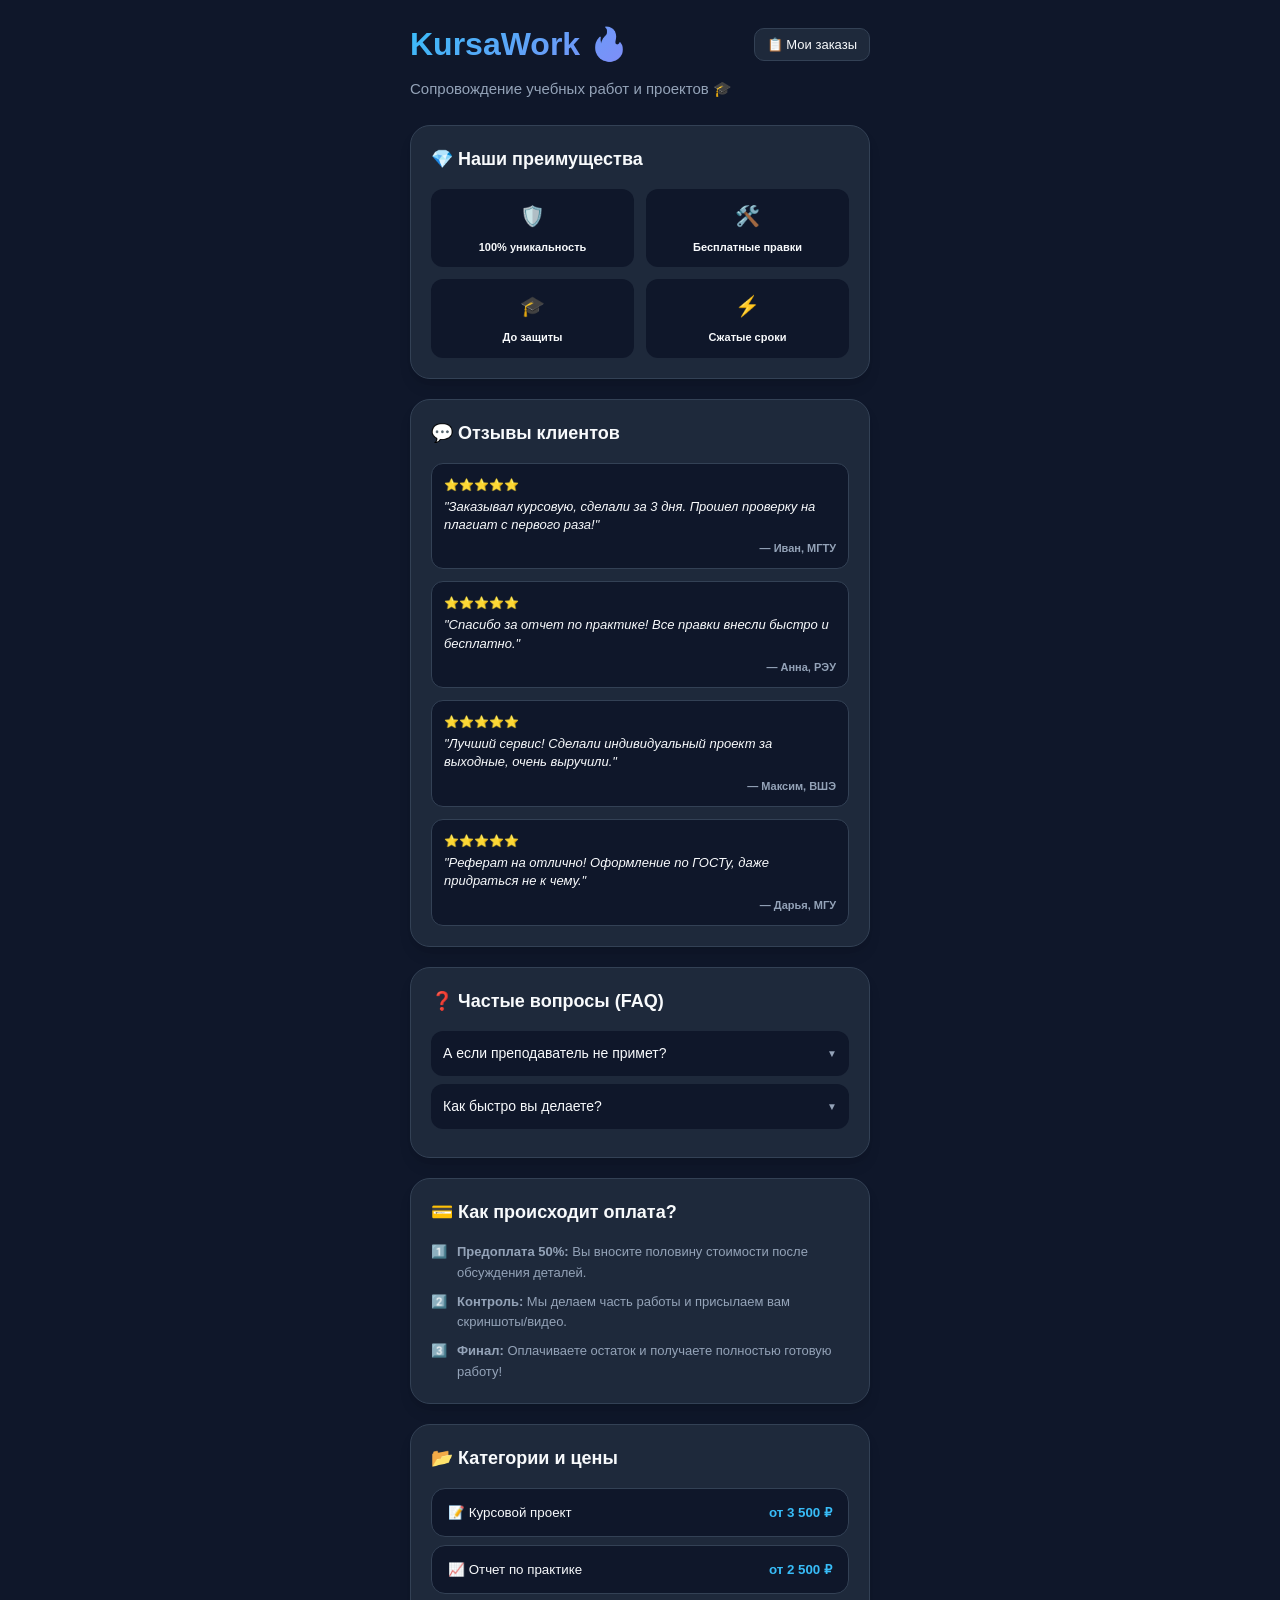
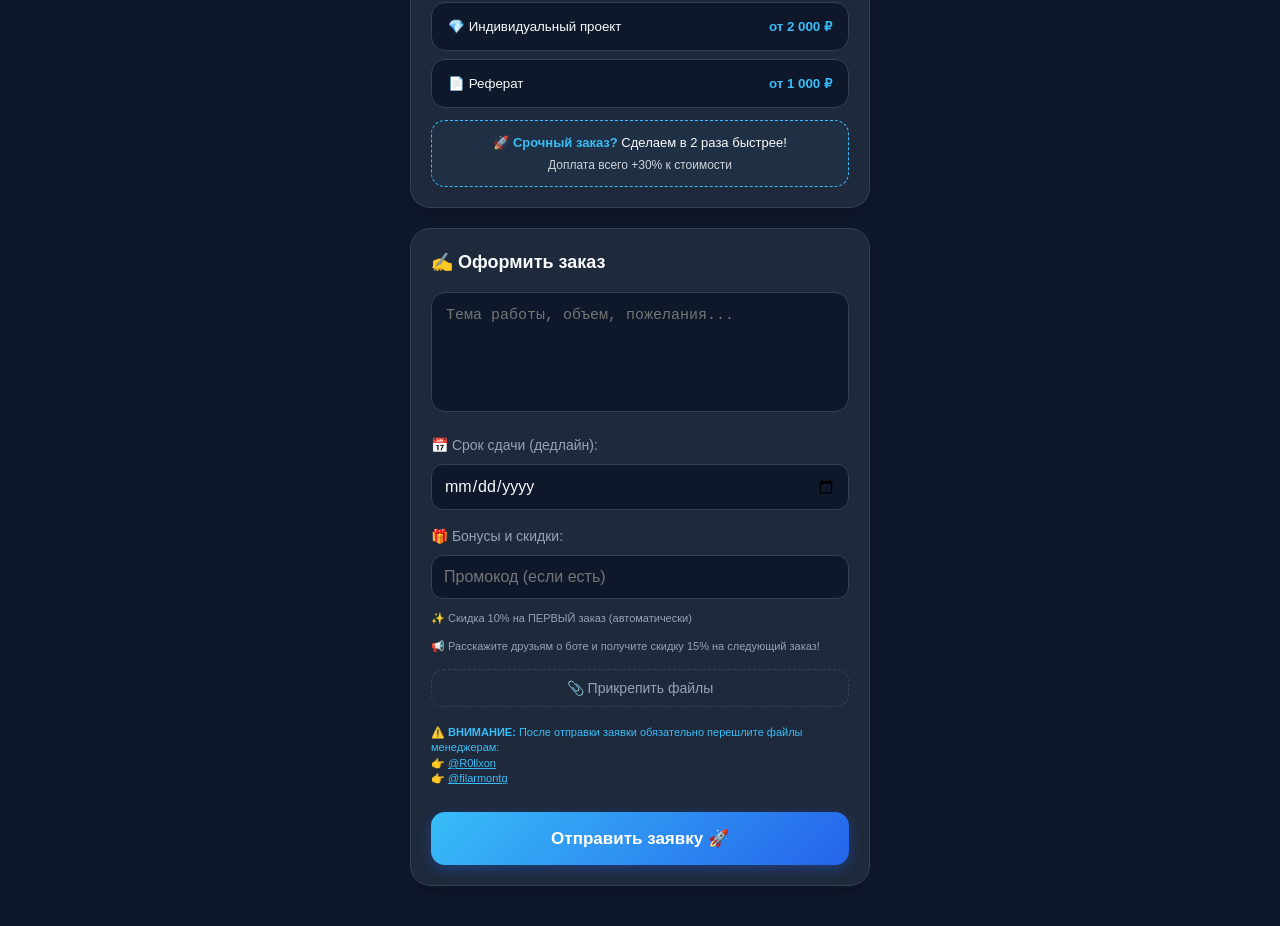
==== miniapp/index.html @ 7a53b69c "Add files via upload" ====
<!doctype html>
<html lang="ru">
  <head>
    <meta charset="UTF-8" />
    <meta name="viewport" content="width=device-width, initial-scale=1.0, maximum-scale=1.0, user-scalable=no" />
    <title>KursaWork Mini App</title>
    <link rel="stylesheet" href="./style.css?v=4.1" />
    <script src="https://telegram.org/js/telegram-web-app.js"></script>
  </head>
  <body>
    <main class="container">
      <!-- Главный экран -->
      <div id="home-view">
        <div style="display: flex; justify-content: space-between; align-items: center; margin-bottom: 10px;">
          <h1 style="margin: 0; text-align: left;">KursaWork 🔥</h1>
          <button id="showOrdersBtn" style="background: var(--card-bg); border: 1px solid var(--border-color); color: var(--text-primary); padding: 8px 12px; border-radius: 10px; font-size: 13px; cursor: pointer; display: flex; align-items: center; gap: 6px;">
            📋 Мои заказы
          </button>
        </div>
        <p class="subtitle" style="text-align: left; margin-top: 0;">Сопровождение учебных работ и проектов 🎓</p>

        <section class="card">
          <h2>💎 Наши преимущества</h2>
          <div class="benefits-grid">
            <div class="benefit-item">
              <span>🛡️</span>
              <strong>100% уникальность</strong>
            </div>
            <div class="benefit-item">
              <span>🛠️</span>
              <strong>Бесплатные правки</strong>
            </div>
            <div class="benefit-item">
              <span>🎓</span>
              <strong>До защиты</strong>
            </div>
            <div class="benefit-item">
              <span>⚡</span>
              <strong>Сжатые сроки</strong>
            </div>
          </div>
        </section>

        <section class="card">
          <h2>💬 Отзывы клиентов</h2>
          <div class="reviews-slider">
            <div class="review-card">
              <div class="review-stars">⭐⭐⭐⭐⭐</div>
              <p>"Заказывал курсовую, сделали за 3 дня. Прошел проверку на плагиат с первого раза!"</p>
              <span class="review-author">— Иван, МГТУ</span>
            </div>
            <div class="review-card">
              <div class="review-stars">⭐⭐⭐⭐⭐</div>
              <p>"Спасибо за отчет по практике! Все правки внесли быстро и бесплатно."</p>
              <span class="review-author">— Анна, РЭУ</span>
            </div>
            <div class="review-card">
              <div class="review-stars">⭐⭐⭐⭐⭐</div>
              <p>"Лучший сервис! Сделали индивидуальный проект за выходные, очень выручили."</p>
              <span class="review-author">— Максим, ВШЭ</span>
            </div>
            <div class="review-card">
              <div class="review-stars">⭐⭐⭐⭐⭐</div>
              <p>"Реферат на отлично! Оформление по ГОСТу, даже придраться не к чему."</p>
              <span class="review-author">— Дарья, МГУ</span>
            </div>
          </div>
        </section>

        <section class="card">
          <h2>❓ Частые вопросы (FAQ)</h2>
          <div class="faq-list">
            <details>
              <summary>А если преподаватель не примет?</summary>
              <p>Мы бесплатно вносим все необходимые правки до тех пор, пока работа не будет успешно принята!</p>
            </details>
            <details>
              <summary>Как быстро вы делаете?</summary>
              <p>Сроки зависят от сложности, но мы всегда стараемся уложиться в ваш дедлайн. В среднем от 2-х дней.</p>
            </details>
          </div>
        </section>

        <section class="card">
          <h2>💳 Как происходит оплата?</h2>
          <div style="font-size: 13px; color: var(--text-secondary); line-height: 1.6;">
            <div style="display: flex; align-items: flex-start; gap: 10px; margin-bottom: 8px;">
              <span>1️⃣</span>
              <span><b>Предоплата 50%:</b> Вы вносите половину стоимости после обсуждения деталей.</span>
            </div>
            <div style="display: flex; align-items: flex-start; gap: 10px; margin-bottom: 8px;">
              <span>2️⃣</span>
              <span><b>Контроль:</b> Мы делаем часть работы и присылаем вам скриншоты/видео.</span>
            </div>
            <div style="display: flex; align-items: flex-start; gap: 10px;">
              <span>3️⃣</span>
              <span><b>Финал:</b> Оплачиваете остаток и получаете полностью готовую работу!</span>
            </div>
          </div>
        </section>

        <section class="card">
          <h2>📂 Категории и цены</h2>
          <button class="item" data-type="Курсовой проект" data-price="от 3 500 ₽">
            <span>📝 Курсовой проект</span>
            <strong>от 3 500 ₽</strong>
          </button>
          <button class="item" data-type="Отчет по практике" data-price="от 2 500 ₽">
            <span>📈 Отчет по практике</span>
            <strong>от 2 500 ₽</strong>
          </button>
          <button class="item" data-type="Индивидуальный проект" data-price="от 2 000 ₽">
            <span>💎 Индивидуальный проект</span>
            <strong>от 2 000 ₽</strong>
          </button>
          <button class="item" data-type="Реферат" data-price="от 1 000 ₽">
            <span>📄 Реферат</span>
            <strong>от 1 000 ₽</strong>
          </button>
          
          <div class="urgent-box">
            <p>🚀 <b>Срочный заказ?</b> Сделаем в 2 раза быстрее!</p>
            <p style="font-size: 12px; margin-top: 4px; opacity: 0.8;">Доплата всего +30% к стоимости</p>
          </div>
        </section>

        <section class="card">
          <h2>✍️ Оформить заказ</h2>
          <textarea id="task" placeholder="Тема работы, объем, пожелания..."></textarea>
          
          <div class="input-group">
            <label for="deadline">📅 Срок сдачи (дедлайн):</label>
            <input type="date" id="deadline" />
          </div>

          <div class="input-group">
            <label for="promo">🎁 Бонусы и скидки:</label>
            <input type="text" id="promo" placeholder="Промокод (если есть)" />
            <p class="promo-hint">✨ Скидка 10% на ПЕРВЫЙ заказ (автоматически)</p>
            <p class="promo-hint">📢 Расскажите друзьям о боте и получите скидку 15% на следующий заказ!</p>
          </div>

          <div class="file-upload">
            <input type="file" id="fileInput" multiple hidden />
            <button id="fileBtn" class="secondary">📎 Прикрепить файлы</button>
            <div id="fileList" class="file-list"></div>
            <p style="font-size: 11px; color: var(--accent-color); margin-top: 10px; font-weight: 500; line-height: 1.4;">
              ⚠️ <b>ВНИМАНИЕ:</b> После отправки заявки обязательно перешлите файлы менеджерам: <br>
              👉 <a href="https://t.me/R0llxon" style="color: #38bdf8; text-decoration: underline;">@R0llxon</a> <br>
              👉 <a href="https://t.me/filarmontg" style="color: #38bdf8; text-decoration: underline;">@filarmontg</a>
            </p>
          </div>

          <button id="sendBtn" class="primary">Отправить заявку 🚀</button>
        </section>
      </div>

      <!-- Экран заказов -->
      <div id="orders-view" style="display: none;">
        <div style="display: flex; align-items: center; gap: 15px; margin-bottom: 20px;">
          <button id="backBtn" style="background: var(--card-bg); border: 1px solid var(--border-color); color: var(--text-primary); width: 40px; height: 40px; border-radius: 12px; display: flex; align-items: center; justify-content: center; cursor: pointer; font-size: 18px;">
            ←
          </button>
          <h1 style="margin: 0; font-size: 24px;">📋 Мои заказы</h1>
        </div>
        <div id="orders-list"></div>
        <div id="no-orders-msg" style="display: none; text-align: center; padding: 40px 20px;">
          <p style="font-size: 16px; color: var(--text-secondary);">У вас пока нет заказов.</p>
          <button id="to-home-btn" class="primary">Сделать первый заказ</button>
        </div>
      </div>
    </main>

    <script src="./app.js?v=4.1"></script>
  </body>
</html>
---- miniapp/style.css ----
:root {
  --bg-color: #0f172a;
  --card-bg: #1e293b;
  --text-primary: #f8fafc;
  --text-secondary: #94a3b8;
  --accent-color: #38bdf8;
  --accent-hover: #0ea5e9;
  --success-color: #22c55e;
  --border-color: #334155;
  --font-family: -apple-system, BlinkMacSystemFont, "Segoe UI", Roboto, Helvetica, Arial, sans-serif;
}

* {
  box-sizing: border-box;
  -webkit-tap-highlight-color: transparent;
}

body {
  margin: 0;
  padding: 0;
  background-color: var(--bg-color);
  color: var(--text-primary);
  font-family: var(--font-family);
  line-height: 1.5;
  overflow-x: hidden;
}

.container {
  max-width: 500px;
  margin: 0 auto;
  padding: 20px;
  animation: fadeIn 0.5s ease-out;
}

@keyframes fadeIn {
  from { opacity: 0; transform: translateY(10px); }
  to { opacity: 1; transform: translateY(0); }
}

h1 {
  margin: 0;
  font-size: 32px;
  font-weight: 800;
  background: linear-gradient(135deg, #38bdf8 0%, #818cf8 100%);
  -webkit-background-clip: text;
  background-clip: text;
  -webkit-text-fill-color: transparent;
  text-align: center;
}

.subtitle {
  margin: 8px 0 24px;
  color: var(--text-secondary);
  text-align: center;
  font-size: 15px;
}

.card {
  background: var(--card-bg);
  border: 1px solid var(--border-color);
  border-radius: 20px;
  padding: 20px;
  margin-bottom: 20px;
  box-shadow: 0 10px 15px -3px rgba(0, 0, 0, 0.1), 0 4px 6px -2px rgba(0, 0, 0, 0.05);
}

.card h2 {
  margin: 0 0 16px;
  font-size: 18px;
  font-weight: 600;
  display: flex;
  align-items: center;
  gap: 8px;
}

.input-group {
  margin-top: 16px;
  display: flex;
  flex-direction: column;
  gap: 8px;
}

.input-group label {
  font-size: 14px;
  color: var(--text-secondary);
  font-weight: 500;
}

.input-group input[type="date"] {
  background: var(--bg-color);
  border: 1px solid var(--border-color);
  border-radius: 12px;
  padding: 12px;
  color: var(--text-primary);
  font-family: var(--font-family);
  font-size: 16px;
  outline: none;
  transition: border-color 0.2s;
}

.input-group input[type="date"]:focus,
.input-group input[type="text"]:focus {
  border-color: var(--accent-color);
}

.input-group input[type="text"] {
  background: var(--bg-color);
  border: 1px solid var(--border-color);
  border-radius: 12px;
  padding: 12px;
  color: var(--text-primary);
  font-family: var(--font-family);
  font-size: 16px;
  outline: none;
  transition: border-color 0.2s;
}

.promo-hint {
  font-size: 11px;
  color: var(--text-secondary);
  margin: 4px 0 0;
  line-height: 1.4;
}

/* Benefits & FAQ */
.benefits-grid {
  display: grid;
  grid-template-columns: 1fr 1fr;
  gap: 12px;
}

.benefit-item {
  background: var(--bg-color);
  padding: 12px;
  border-radius: 12px;
  display: flex;
  flex-direction: column;
  align-items: center;
  text-align: center;
  gap: 8px;
}

.benefit-item span {
  font-size: 20px;
}

.benefit-item strong {
  font-size: 11px;
  color: var(--text-primary);
}

.faq-list details {
  background: var(--bg-color);
  border-radius: 12px;
  margin-bottom: 8px;
  overflow: hidden;
}

.faq-list summary {
  padding: 12px;
  font-size: 14px;
  font-weight: 500;
  cursor: pointer;
  list-style: none;
  display: flex;
  justify-content: space-between;
  align-items: center;
}

.faq-list summary::after {
  content: '▼';
  font-size: 10px;
  color: var(--text-secondary);
  transition: transform 0.2s;
}

.faq-list details[open] summary::after {
  transform: rotate(180deg);
}

.faq-list p {
  padding: 0 12px 12px;
  margin: 0;
  font-size: 13px;
  color: var(--text-secondary);
}

/* My Orders Page */
.order-card {
  background: var(--card-bg);
  border: 1px solid var(--border-color);
  border-radius: 16px;
  margin-bottom: 15px;
  padding: 15px;
  animation: fadeIn 0.3s ease-out;
  position: relative;
}

.order-id {
  font-weight: 700;
  font-size: 15px;
  color: var(--text-primary);
  margin-right: 8px;
}

.order-status {
  font-size: 11px;
  font-weight: 700;
  padding: 3px 8px;
  border-radius: 6px;
  color: #fff;
  text-transform: uppercase;
}

.status-pending { background-color: #f59e0b; }
.status-accepted { background-color: #22c55e; }
.status-rejected { background-color: #ef4444; }

.order-info {
  margin: 6px 0;
  font-size: 13px;
  color: var(--text-secondary);
  line-height: 1.4;
}

.order-info b {
  color: var(--text-primary);
}

.order-time {
  font-size: 11px;
  color: var(--text-secondary);
  opacity: 0.7;
}

.order-price {
  font-weight: 800;
  color: var(--accent-color);
  font-size: 16px;
}

.delete-btn {
  background: rgba(239, 68, 68, 0.1);
  border: 1px solid rgba(239, 68, 68, 0.2);
  color: #ef4444;
  width: 32px;
  height: 32px;
  border-radius: 8px;
  display: flex;
  align-items: center;
  justify-content: center;
  cursor: pointer;
  transition: all 0.2s;
}

.delete-btn:active {
  transform: scale(0.9);
  background: rgba(239, 68, 68, 0.2);
}

#back-to-main {
  margin-top: 20px;
}

/* Reviews */
.reviews-slider {
  display: flex;
  flex-direction: column;
  gap: 12px;
}

.review-card {
  background: var(--bg-color);
  padding: 12px;
  border-radius: 12px;
  border: 1px solid var(--border-color);
}

.review-stars {
  color: #fbbf24;
  font-size: 12px;
  margin-bottom: 4px;
}

.review-card p {
  margin: 0;
  font-size: 13px;
  color: var(--text-primary);
  font-style: italic;
  line-height: 1.4;
}

.review-author {
  display: block;
  margin-top: 6px;
  font-size: 11px;
  color: var(--text-secondary);
  text-align: right;
  font-weight: 600;
}

.item {
  width: 100%;
  display: flex;
  justify-content: space-between;
  align-items: center;
  background: #0f172a;
  color: var(--text-primary);
  border: 1px solid var(--border-color);
  border-radius: 14px;
  padding: 16px;
  margin: 8px 0;
  cursor: pointer;
  transition: all 0.2s cubic-bezier(0.4, 0, 0.2, 1);
}

.item:active {
  transform: scale(0.98);
}

.item span {
  font-weight: 500;
}

.item strong {
  color: var(--accent-color);
}

.item.active {
  background: rgba(56, 189, 248, 0.05);
  border-color: var(--accent-color);
  box-shadow: 0 0 0 1px var(--accent-color);
}

.urgent-box {
  margin-top: 12px;
  padding: 12px;
  background: rgba(56, 189, 248, 0.05);
  border-radius: 14px;
  border: 1px dashed var(--accent-color);
  text-align: center;
}

.urgent-box p {
  margin: 0;
  font-size: 13px;
  color: var(--text-primary);
}

.urgent-box b {
  color: var(--accent-color);
}

textarea {
  width: 100%;
  min-height: 120px;
  resize: none;
  border-radius: 14px;
  border: 1px solid var(--border-color);
  background: #0f172a;
  color: var(--text-primary);
  padding: 14px;
  font-size: 15px;
  transition: border-color 0.2s;
}

textarea:focus {
  outline: none;
  border-color: var(--accent-color);
}

.file-upload {
  margin: 15px 0;
}

.secondary {
  width: 100%;
  background: transparent;
  border: 1px dashed var(--border-color);
  color: var(--text-secondary);
  border-radius: 12px;
  padding: 10px;
  cursor: pointer;
  font-size: 14px;
  transition: all 0.2s;
}

.secondary:hover {
  border-color: var(--accent-color);
  color: var(--text-primary);
}

.file-list {
  margin-top: 8px;
  font-size: 12px;
  color: var(--accent-color);
  display: flex;
  flex-direction: column;
  gap: 4px;
}

.primary {
  margin-top: 10px;
  width: 100%;
  border: none;
  border-radius: 14px;
  padding: 16px;
  cursor: pointer;
  background: linear-gradient(135deg, #38bdf8 0%, #2563eb 100%);
  color: white;
  font-size: 17px;
  font-weight: 700;
  box-shadow: 0 4px 14px 0 rgba(37, 99, 235, 0.39);
  transition: all 0.2s;
}

.primary:active {
  transform: scale(0.97);
  box-shadow: 0 2px 10px 0 rgba(37, 99, 235, 0.39);
}
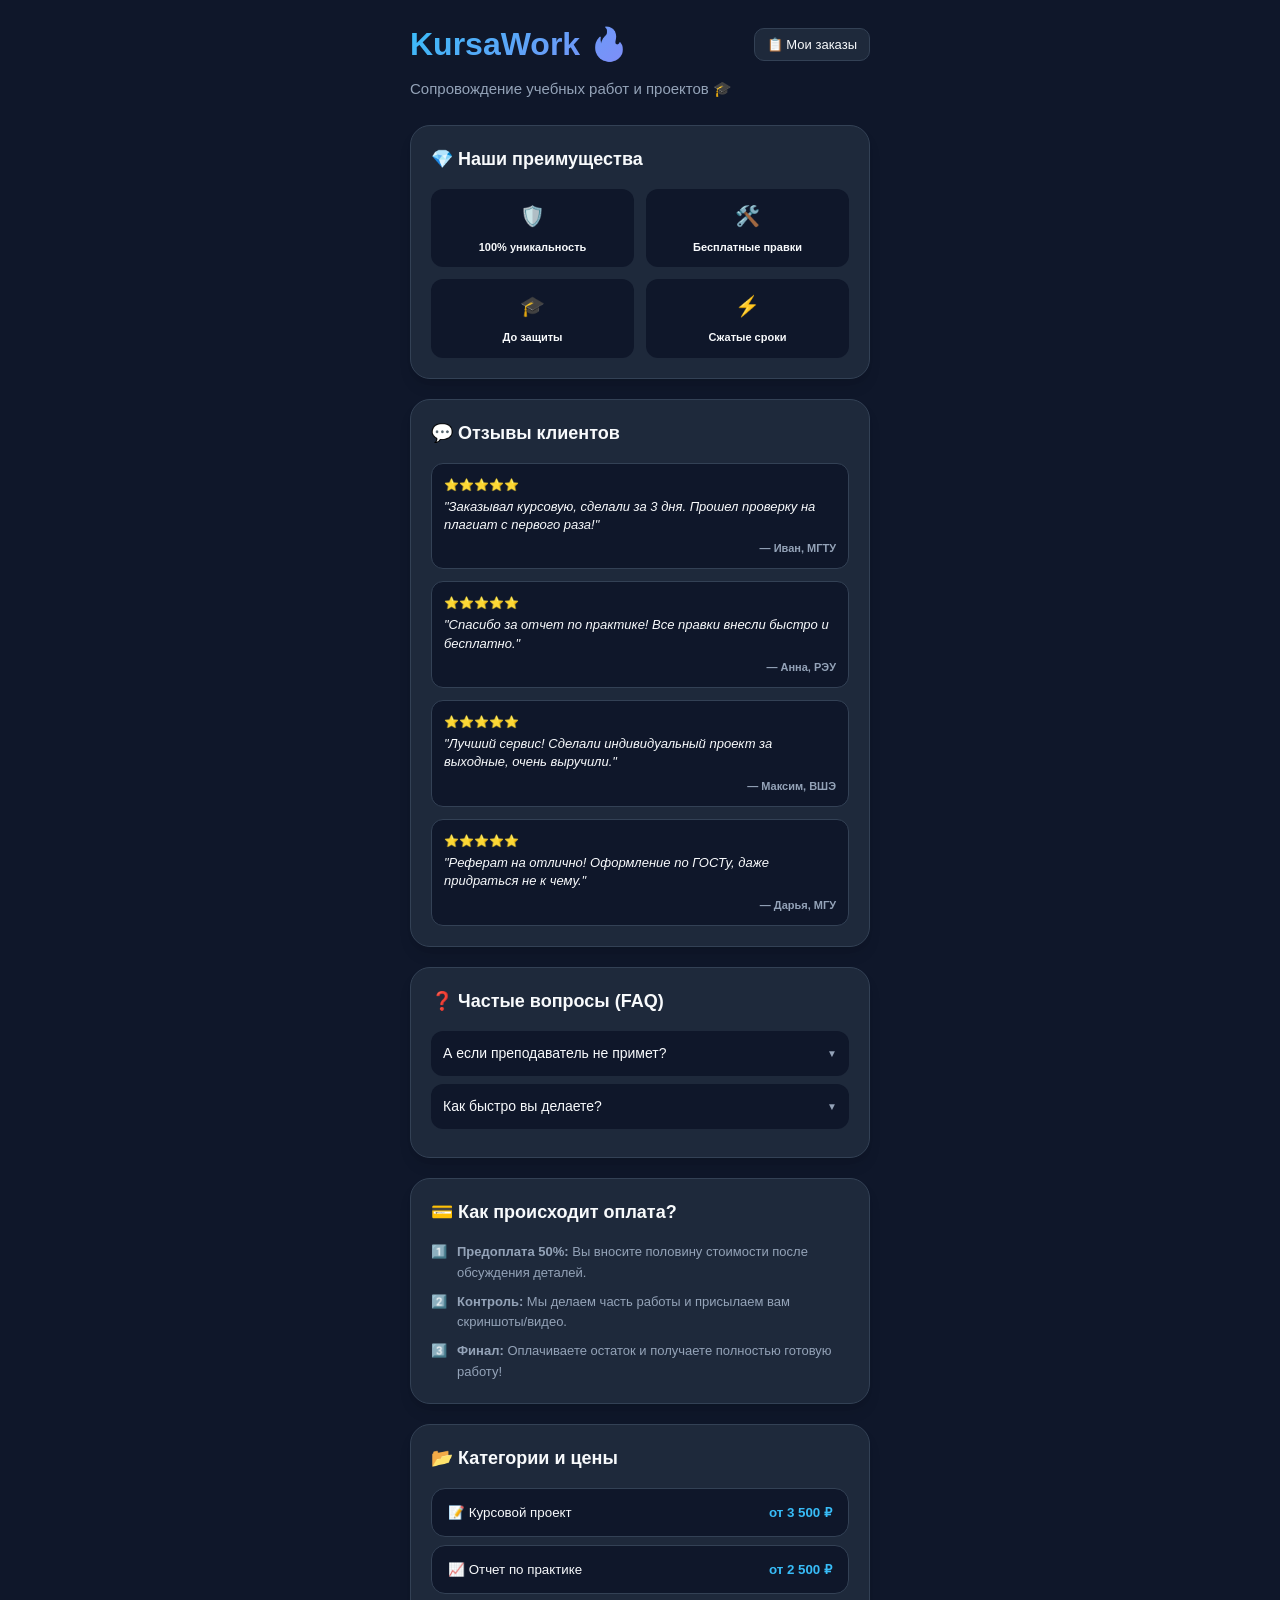
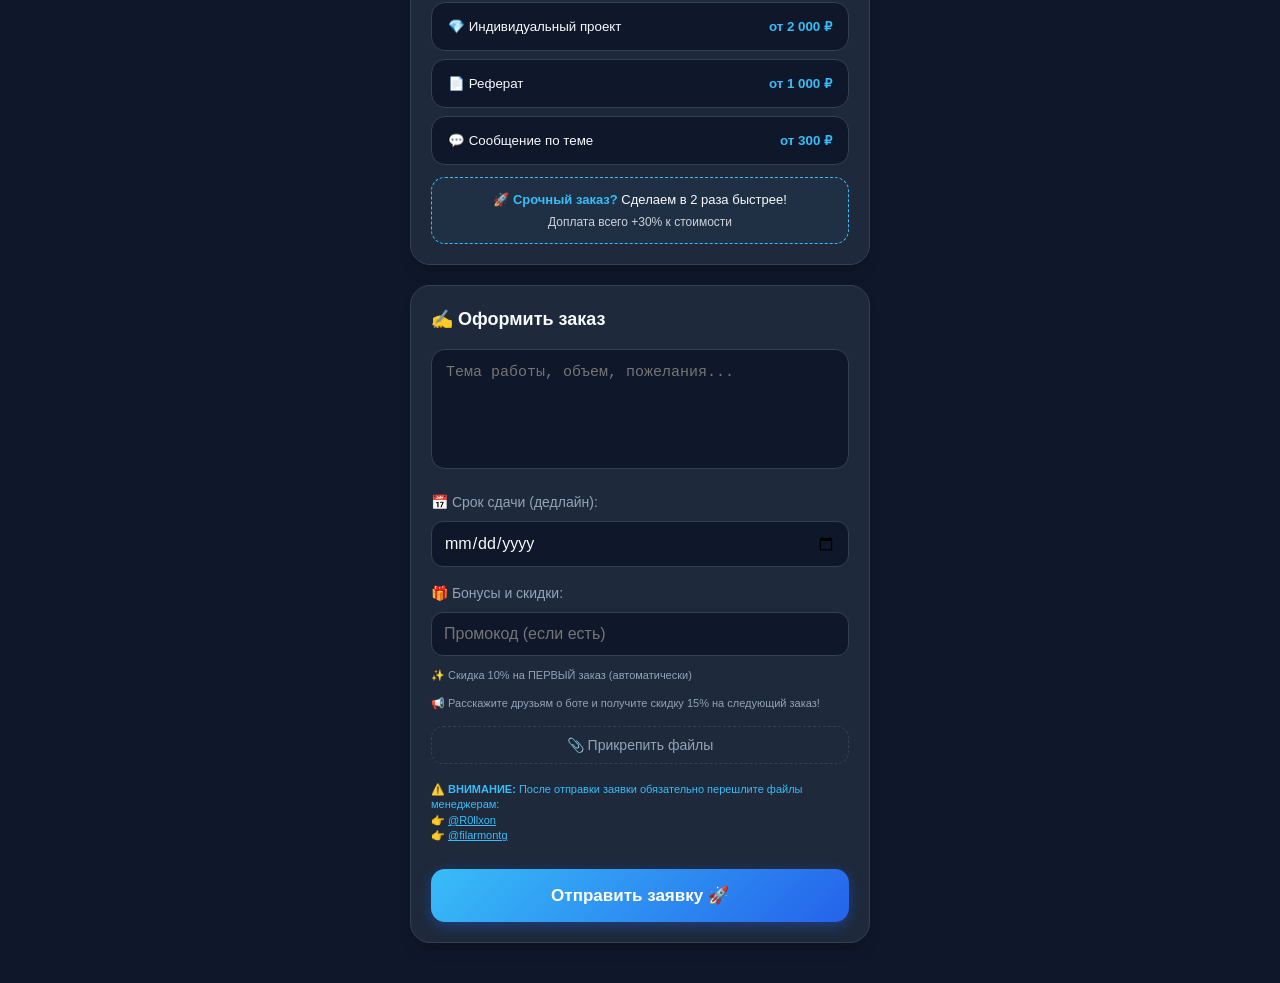
==== commit e0467c88: "Add files via upload" ====
--- a/miniapp/index.html
+++ b/miniapp/index.html
@@ -117,6 +117,10 @@
             <span>📄 Реферат</span>
             <strong>от 1 000 ₽</strong>
           </button>
+          <button class="item" data-type="Сообщение по теме" data-price="от 300 ₽">
+            <span>💬 Сообщение по теме</span>
+            <strong>от 300 ₽</strong>
+          </button>
           
           <div class="urgent-box">
             <p>🚀 <b>Срочный заказ?</b> Сделаем в 2 раза быстрее!</p>
@@ -157,11 +161,16 @@
 
       <!-- Экран заказов -->
       <div id="orders-view" style="display: none;">
-        <div style="display: flex; align-items: center; gap: 15px; margin-bottom: 20px;">
-          <button id="backBtn" style="background: var(--card-bg); border: 1px solid var(--border-color); color: var(--text-primary); width: 40px; height: 40px; border-radius: 12px; display: flex; align-items: center; justify-content: center; cursor: pointer; font-size: 18px;">
-            ←
+        <div style="display: flex; align-items: center; justify-content: space-between; margin-bottom: 20px;">
+          <div style="display: flex; align-items: center; gap: 15px;">
+            <button id="backBtn" style="background: var(--card-bg); border: 1px solid var(--border-color); color: var(--text-primary); width: 40px; height: 40px; border-radius: 12px; display: flex; align-items: center; justify-content: center; cursor: pointer; font-size: 18px;">
+              ←
+            </button>
+            <h1 style="margin: 0; font-size: 24px;">📋 Мои заказы</h1>
+          </div>
+          <button id="clearAllBtn" style="display: none; background: rgba(239, 68, 68, 0.1); border: 1px solid rgba(239, 68, 68, 0.2); color: #ef4444; padding: 8px 12px; border-radius: 10px; font-size: 12px; cursor: pointer; font-weight: 600;">
+            🗑️ Очистить всё
           </button>
-          <h1 style="margin: 0; font-size: 24px;">📋 Мои заказы</h1>
         </div>
         <div id="orders-list"></div>
         <div id="no-orders-msg" style="display: none; text-align: center; padding: 40px 20px;">
--- a/miniapp/style.css
+++ b/miniapp/style.css
@@ -212,9 +212,11 @@
   text-transform: uppercase;
 }
 
-.status-pending { background-color: #f59e0b; }
-.status-accepted { background-color: #22c55e; }
-.status-rejected { background-color: #ef4444; }
+.status-pending { background: rgba(148, 163, 184, 0.1); color: #94a3b8; }
+.status-accepted { background: rgba(34, 197, 94, 0.1); color: #22c55e; }
+.status-progress { background: rgba(56, 189, 248, 0.1); color: #38bdf8; }
+.status-ready { background: linear-gradient(135deg, #22c55e 0%, #16a34a 100%); color: white; }
+.status-rejected { background: rgba(239, 68, 68, 0.1); color: #ef4444; }
 
 .order-info {
   margin: 6px 0;
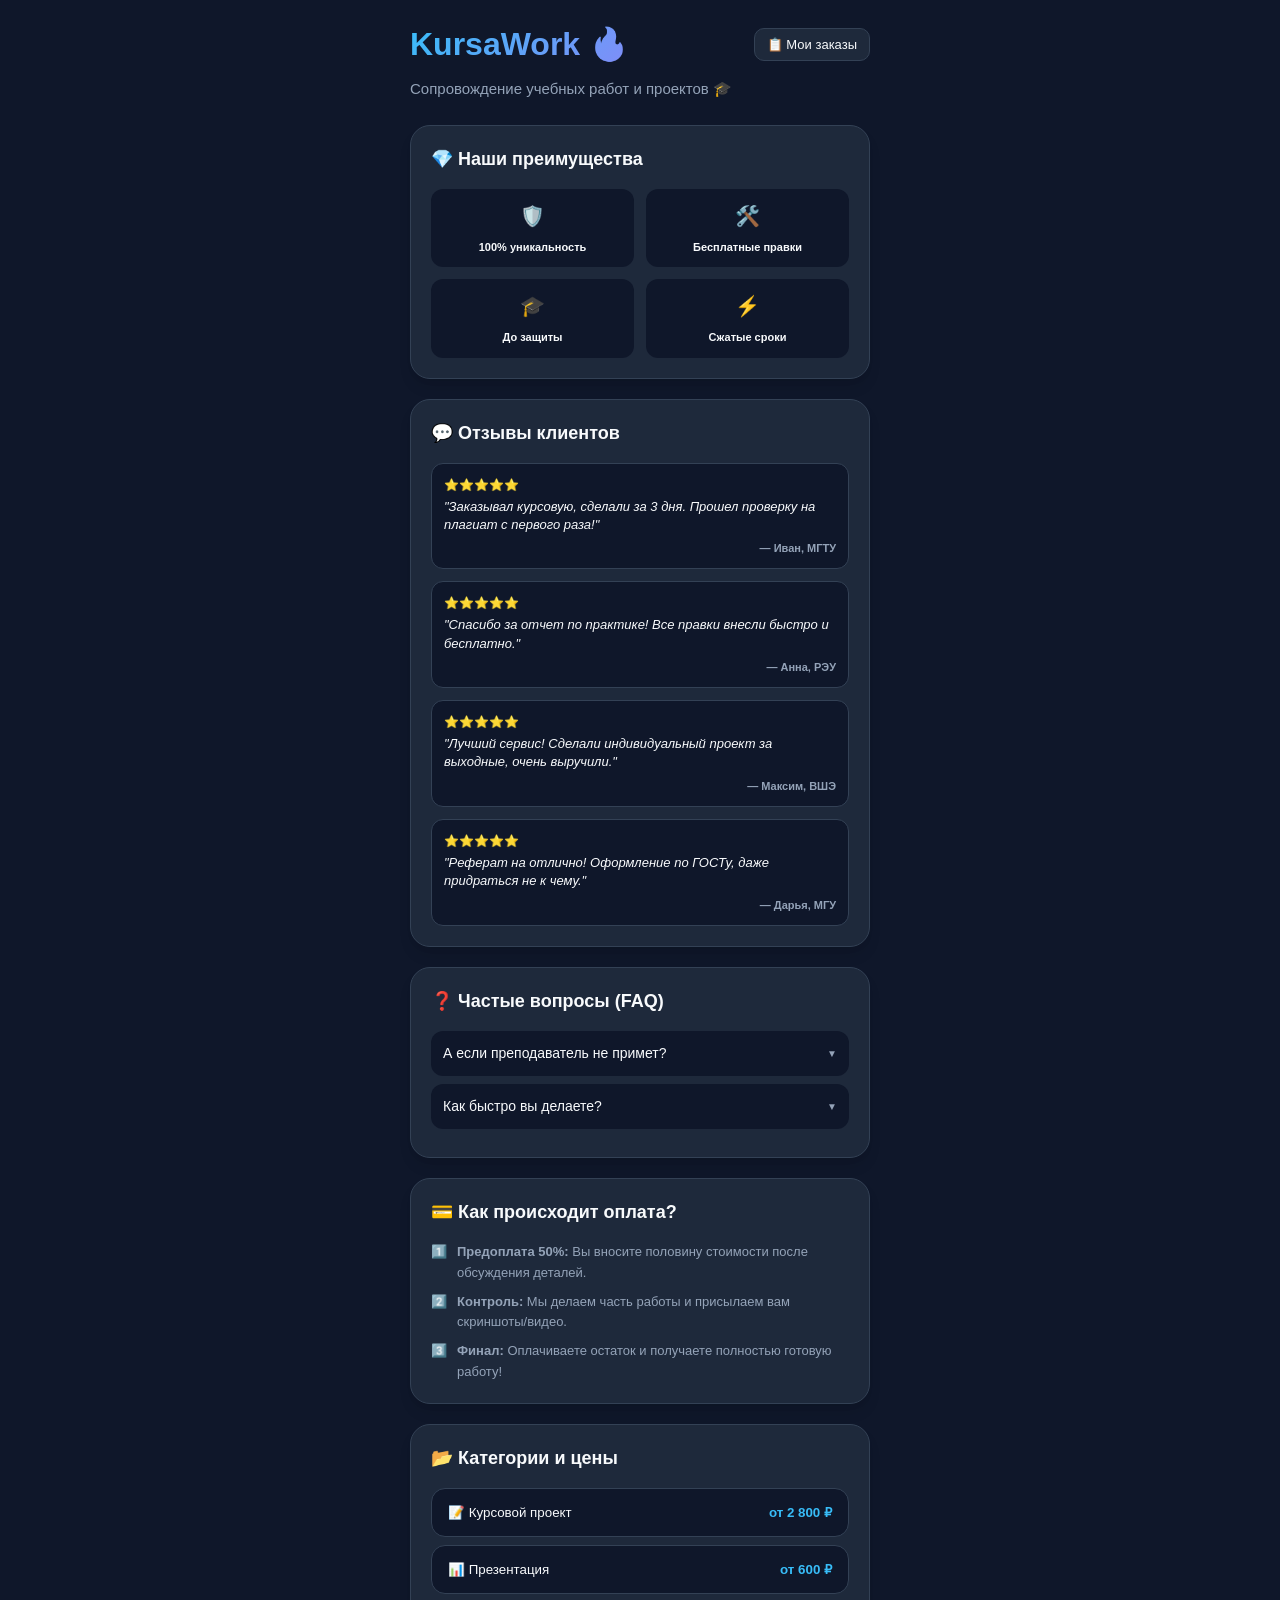
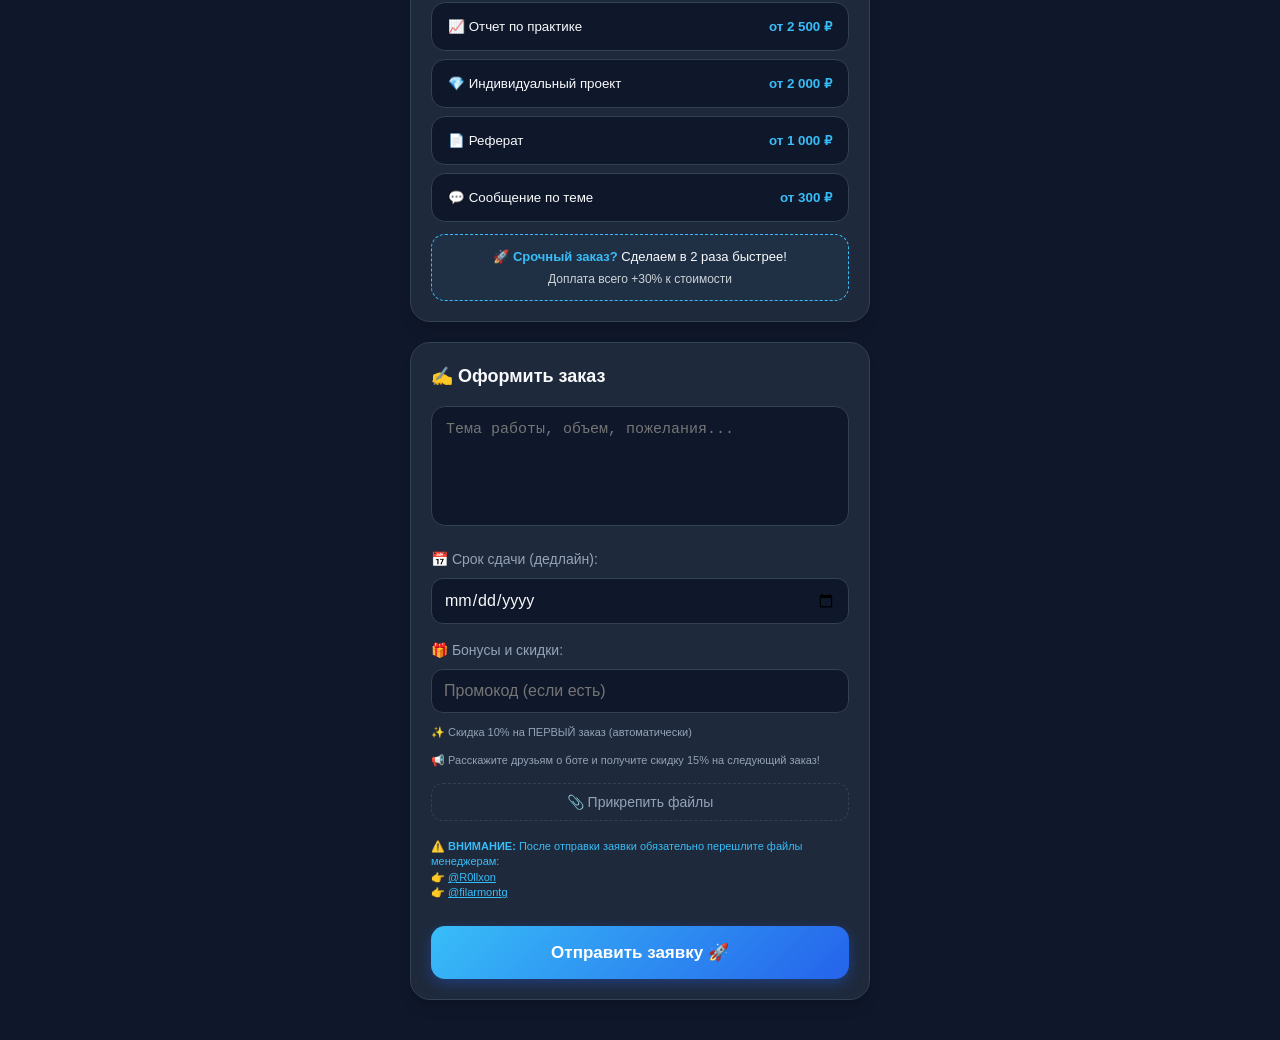
==== commit ea97033d: "Add files via upload" ====
--- a/miniapp/index.html
+++ b/miniapp/index.html
@@ -101,9 +101,13 @@
 
         <section class="card">
           <h2>📂 Категории и цены</h2>
-          <button class="item" data-type="Курсовой проект" data-price="от 3 500 ₽">
+          <button class="item" data-type="Курсовой проект" data-price="от 2 800 ₽">
             <span>📝 Курсовой проект</span>
-            <strong>от 3 500 ₽</strong>
+            <strong>от 2 800 ₽</strong>
+          </button>
+          <button class="item" data-type="Презентация" data-price="от 600 ₽">
+            <span>📊 Презентация</span>
+            <strong>от 600 ₽</strong>
           </button>
           <button class="item" data-type="Отчет по практике" data-price="от 2 500 ₽">
             <span>📈 Отчет по практике</span>
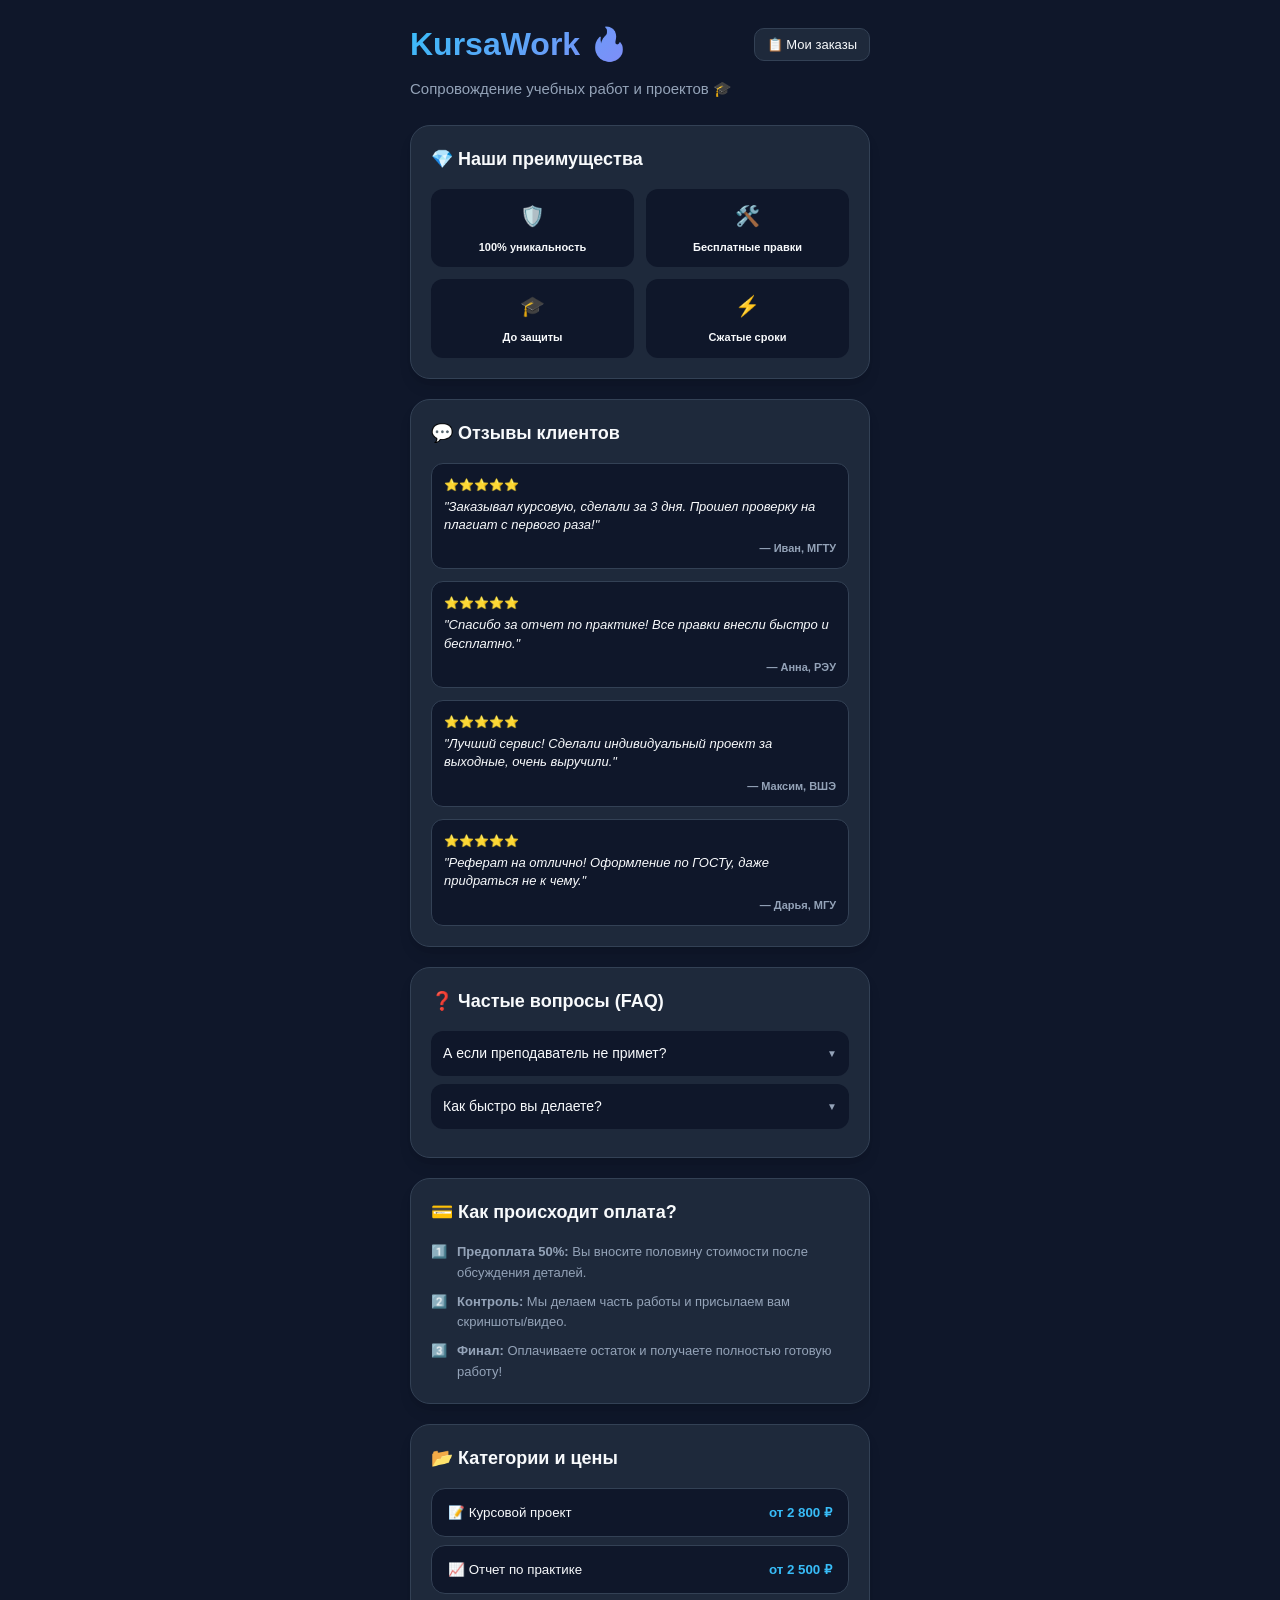
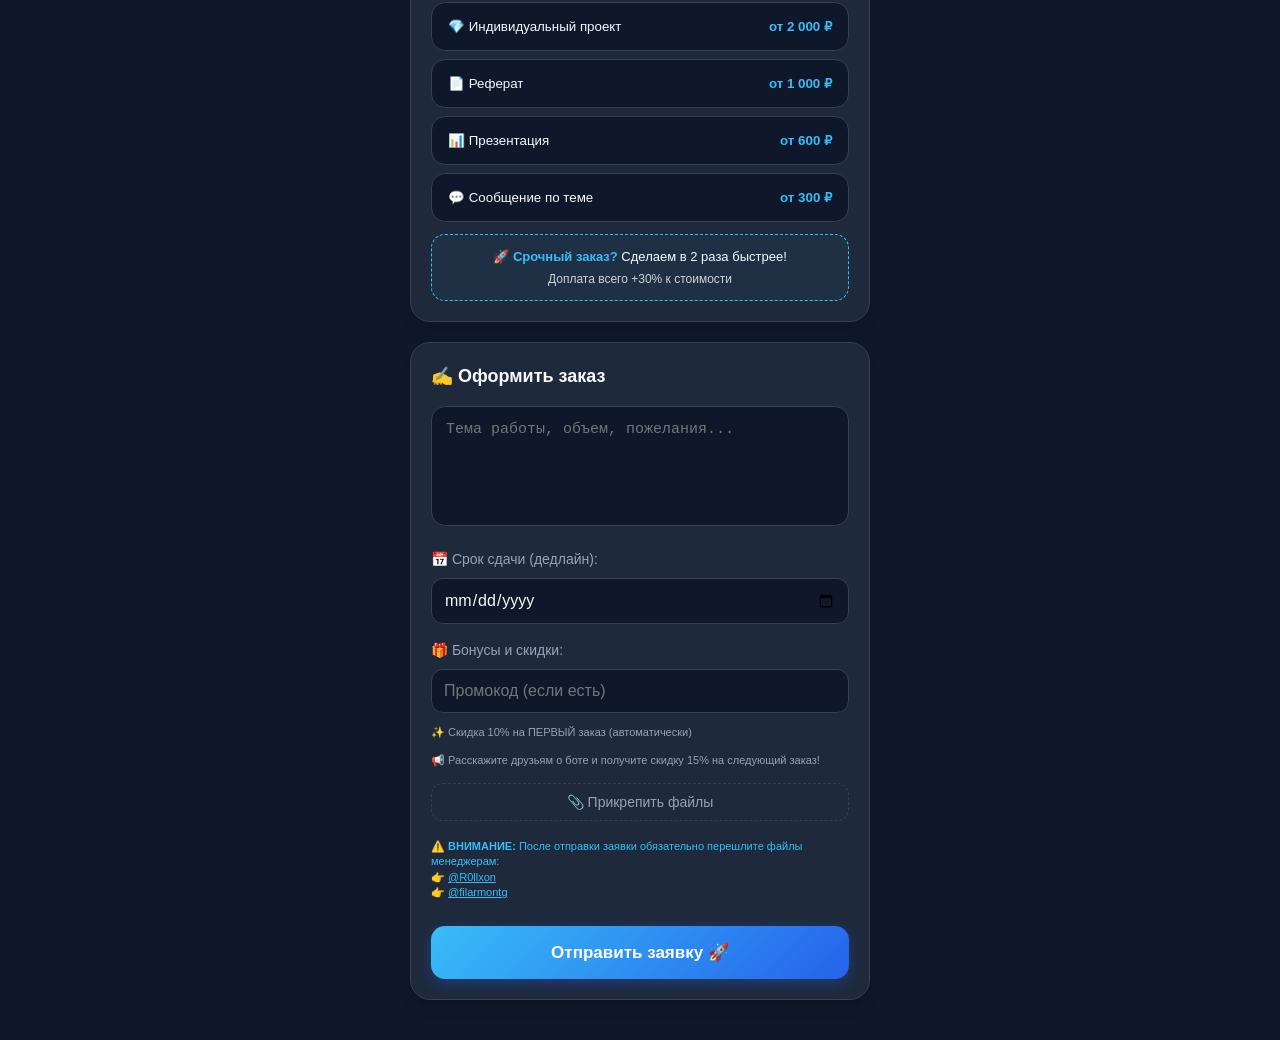
==== commit d31ca433: "Add files via upload" ====
--- a/miniapp/index.html
+++ b/miniapp/index.html
@@ -105,10 +105,6 @@
             <span>📝 Курсовой проект</span>
             <strong>от 2 800 ₽</strong>
           </button>
-          <button class="item" data-type="Презентация" data-price="от 600 ₽">
-            <span>📊 Презентация</span>
-            <strong>от 600 ₽</strong>
-          </button>
           <button class="item" data-type="Отчет по практике" data-price="от 2 500 ₽">
             <span>📈 Отчет по практике</span>
             <strong>от 2 500 ₽</strong>
@@ -120,6 +116,10 @@
           <button class="item" data-type="Реферат" data-price="от 1 000 ₽">
             <span>📄 Реферат</span>
             <strong>от 1 000 ₽</strong>
+          </button>
+          <button class="item" data-type="Презентация" data-price="от 600 ₽">
+            <span>📊 Презентация</span>
+            <strong>от 600 ₽</strong>
           </button>
           <button class="item" data-type="Сообщение по теме" data-price="от 300 ₽">
             <span>💬 Сообщение по теме</span>
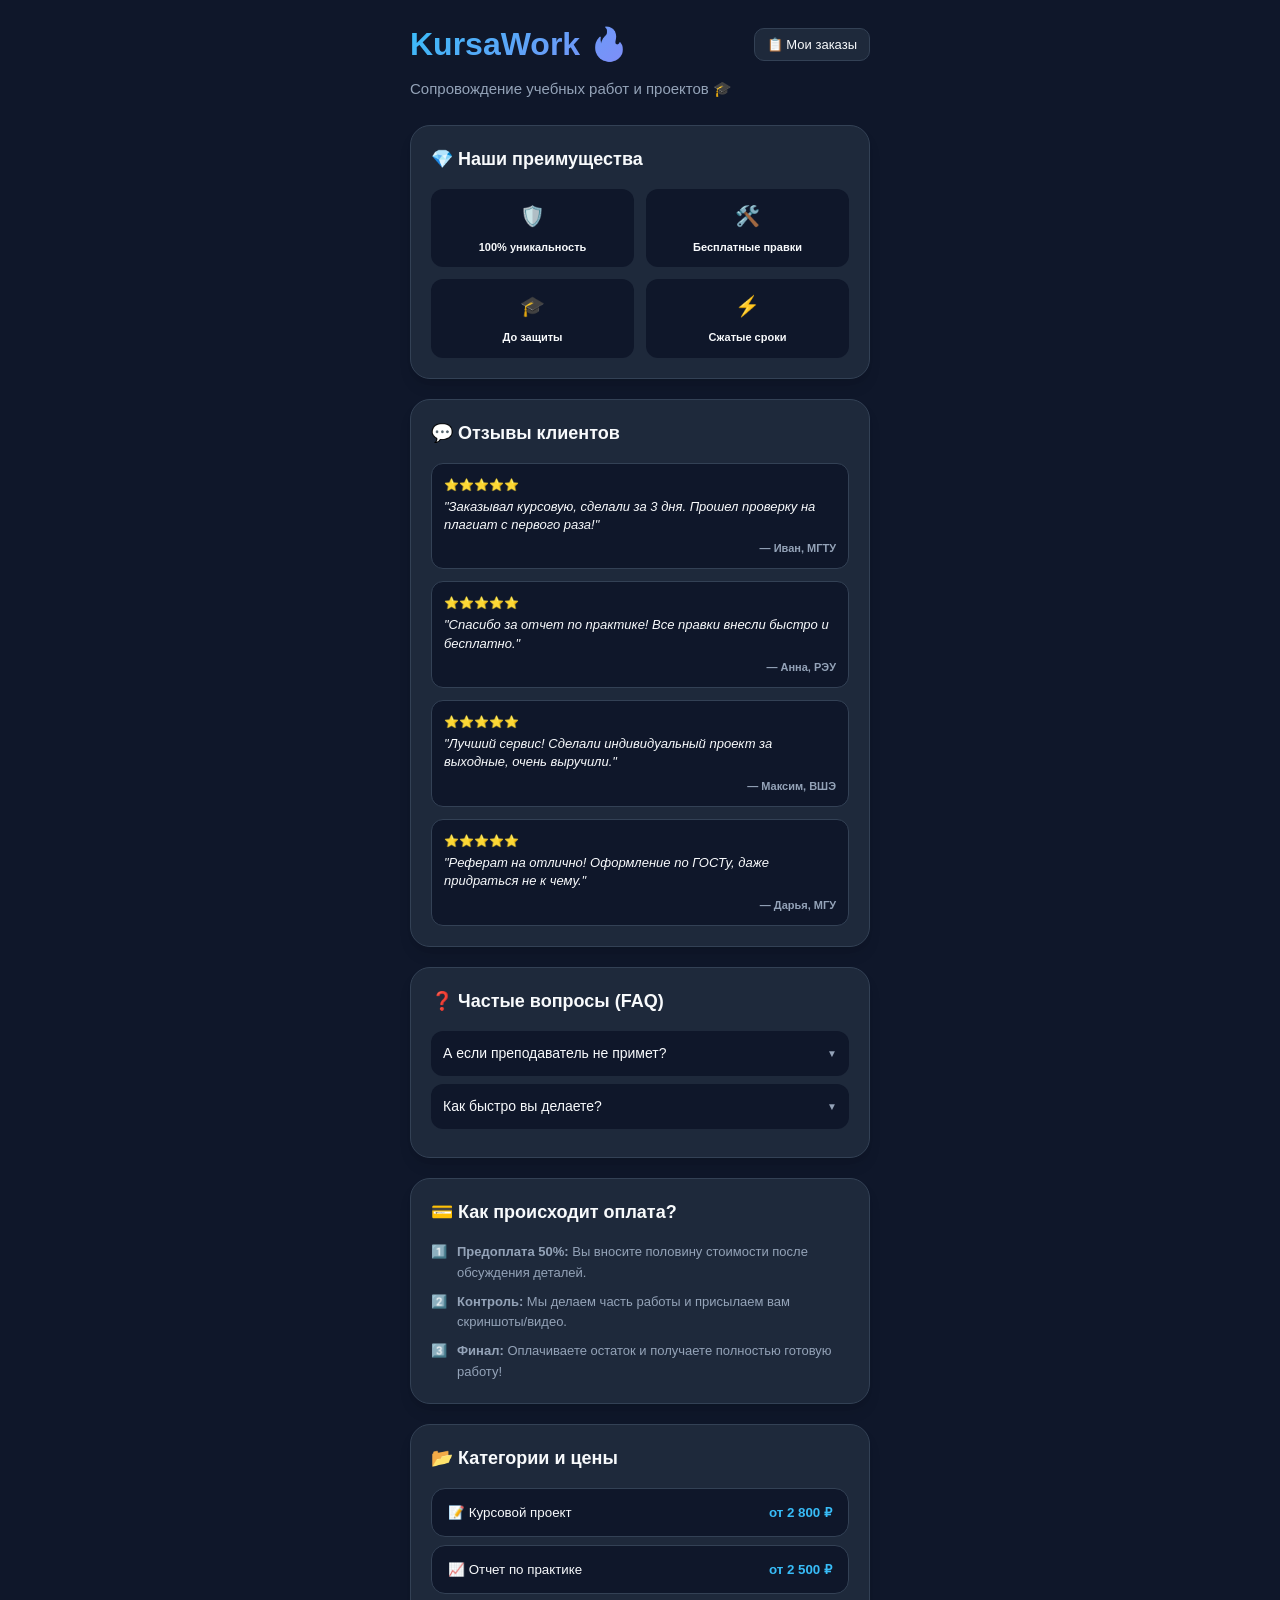
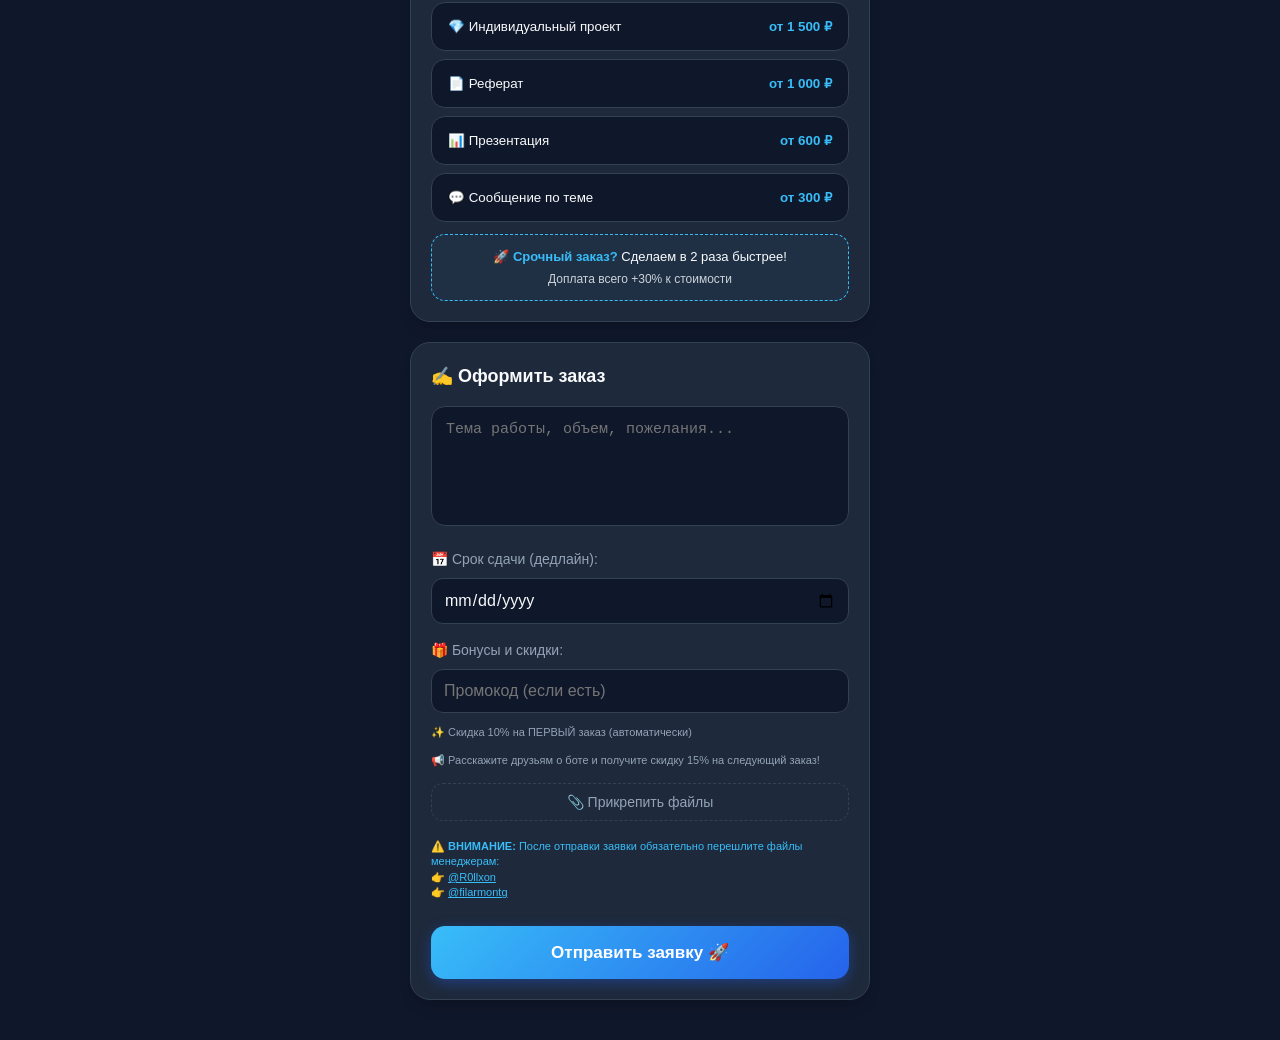
==== commit db271eea: "Add files via upload" ====
--- a/miniapp/index.html
+++ b/miniapp/index.html
@@ -109,9 +109,9 @@
             <span>📈 Отчет по практике</span>
             <strong>от 2 500 ₽</strong>
           </button>
-          <button class="item" data-type="Индивидуальный проект" data-price="от 2 000 ₽">
+          <button class="item" data-type="Индивидуальный проект" data-price="от 1 500 ₽">
             <span>💎 Индивидуальный проект</span>
-            <strong>от 2 000 ₽</strong>
+            <strong>от 1 500 ₽</strong>
           </button>
           <button class="item" data-type="Реферат" data-price="от 1 000 ₽">
             <span>📄 Реферат</span>
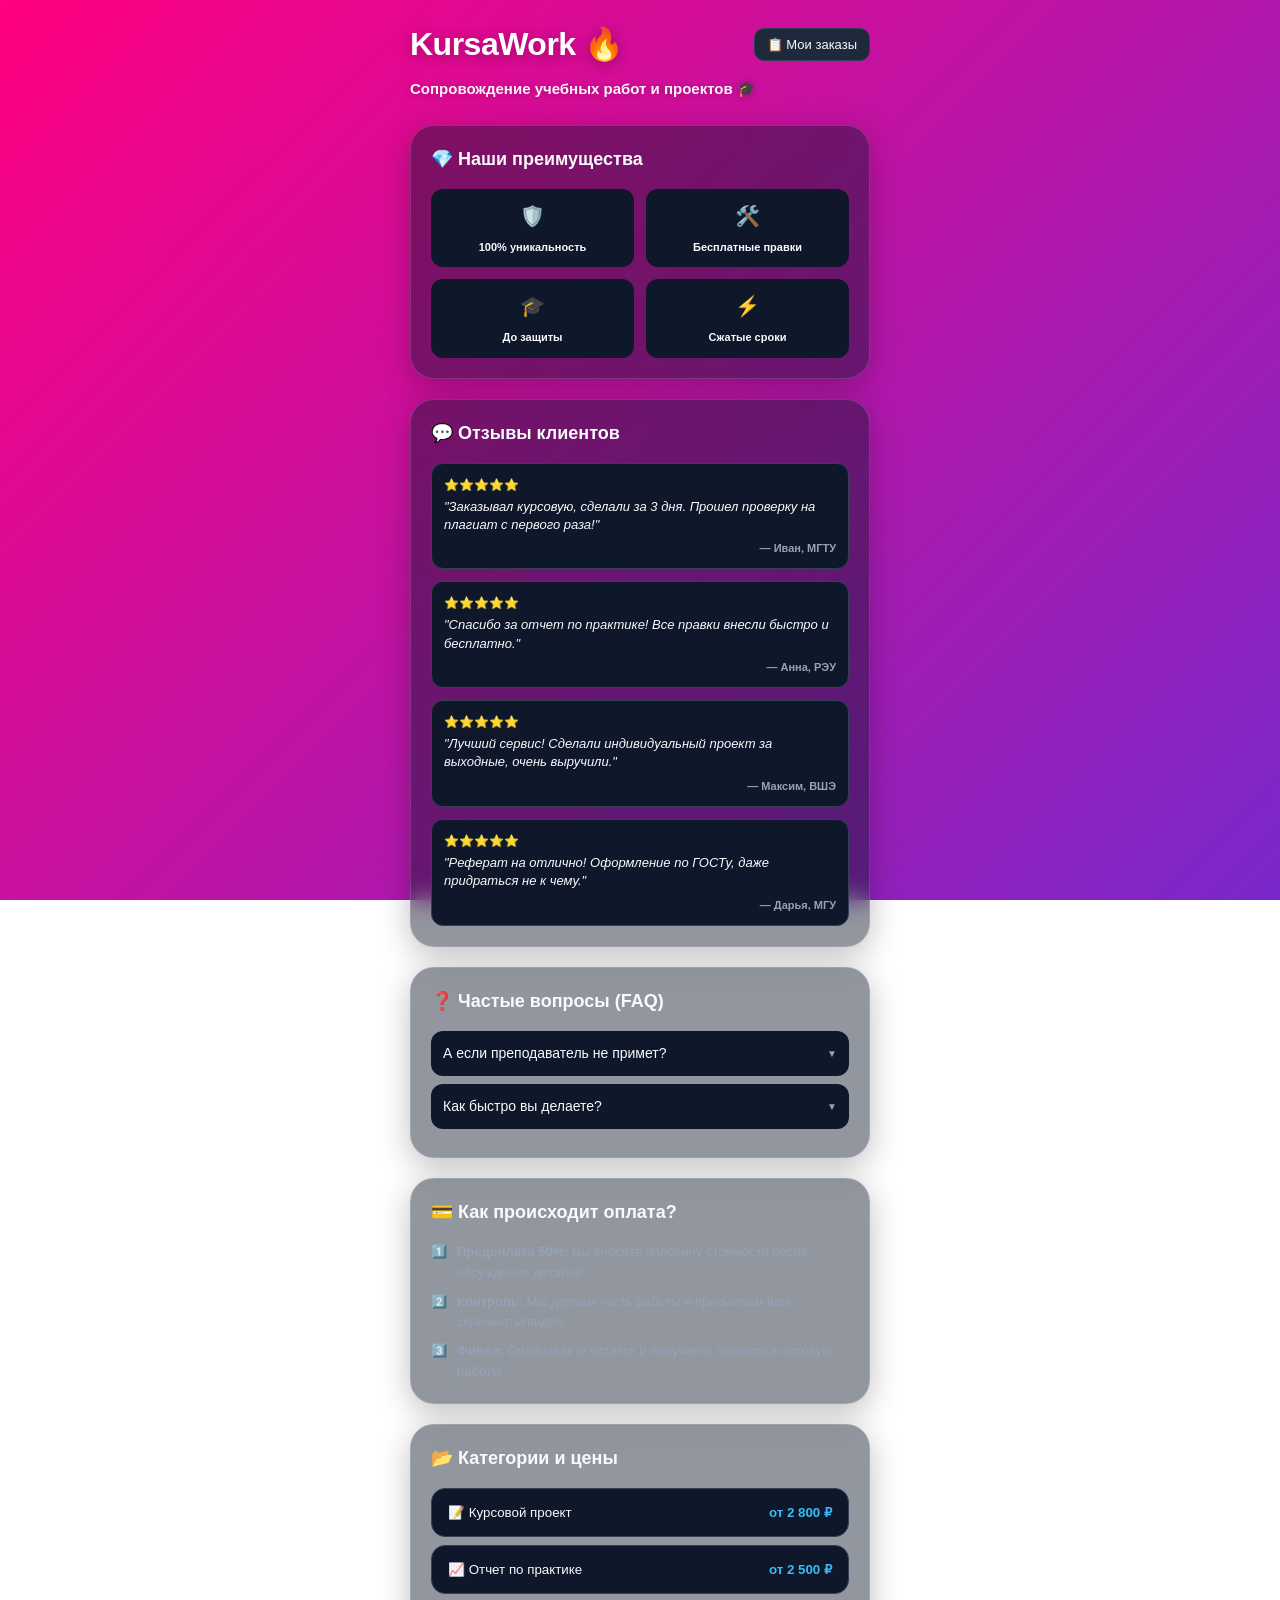
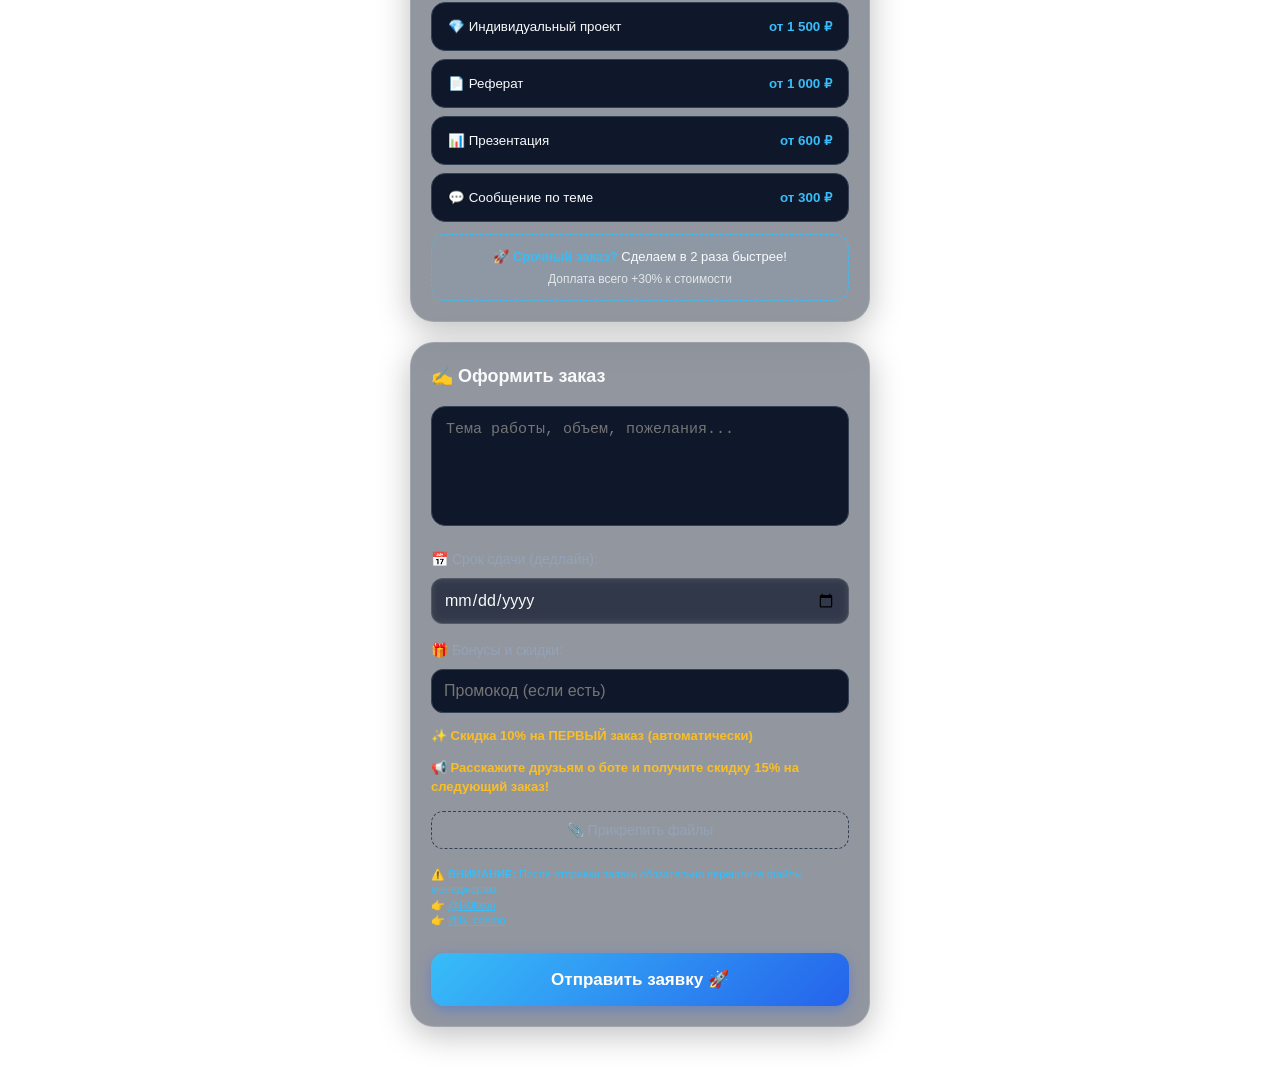
==== commit 1110b89a: "Add files via upload" ====
--- a/miniapp/index.html
+++ b/miniapp/index.html
@@ -155,7 +155,7 @@
             <p style="font-size: 11px; color: var(--accent-color); margin-top: 10px; font-weight: 500; line-height: 1.4;">
               ⚠️ <b>ВНИМАНИЕ:</b> После отправки заявки обязательно перешлите файлы менеджерам: <br>
               👉 <a href="https://t.me/R0llxon" style="color: #38bdf8; text-decoration: underline;">@R0llxon</a> <br>
-              👉 <a href="https://t.me/filarmontg" style="color: #38bdf8; text-decoration: underline;">@filarmontg</a>
+              👉 <a href="https://t.me/is_cosmo" style="color: #38bdf8; text-decoration: underline;">@is_cosmo</a>
             </p>
           </div>
 
--- a/miniapp/style.css
+++ b/miniapp/style.css
@@ -18,11 +18,22 @@
 body {
   margin: 0;
   padding: 0;
-  background-color: var(--bg-color);
+  /* МАКСИМАЛЬНО ЯРКАЯ И СОЧНАЯ ПАЛИТРА, как было до этого */
+  background: linear-gradient(135deg, 
+    #ff0080 0%, 
+    #7928ca 25%, 
+    #0070f3 50%, 
+    #fbd38d 75%, 
+    #ff0080 100%
+  );
+  background-attachment: fixed;
+  background-size: 400% 400%;
+  animation: gradientBG 12s ease infinite;
   color: var(--text-primary);
   font-family: var(--font-family);
   line-height: 1.5;
   overflow-x: hidden;
+  min-height: 100vh;
 }
 
 .container {
@@ -40,28 +51,71 @@
 h1 {
   margin: 0;
   font-size: 32px;
-  font-weight: 800;
-  background: linear-gradient(135deg, #38bdf8 0%, #818cf8 100%);
-  -webkit-background-clip: text;
-  background-clip: text;
-  -webkit-text-fill-color: transparent;
+  font-weight: 900;
+  /* Белый текст с четкой тенью */
+  color: #ffffff;
+  text-shadow: 0 2px 15px rgba(0, 0, 0, 0.3);
   text-align: center;
+  letter-spacing: -0.5px;
 }
 
 .subtitle {
   margin: 8px 0 24px;
-  color: var(--text-secondary);
+  color: #ffffff;
+  font-weight: 600;
+  text-shadow: 0 1px 8px rgba(0, 0, 0, 0.3);
   text-align: center;
   font-size: 15px;
+  opacity: 0.95;
+}
+
+@keyframes gradientBG {
+  0% { background-position: 0% 50%; }
+  50% { background-position: 100% 50%; }
+  100% { background-position: 0% 50%; }
 }
 
 .card {
-  background: var(--card-bg);
-  border: 1px solid var(--border-color);
-  border-radius: 20px;
+  /* Тонкая и прозрачная подложка, чтобы переливы фона были максимально видны */
+  background: rgba(15, 23, 42, 0.45);
+  backdrop-filter: blur(12px);
+  -webkit-backdrop-filter: blur(12px);
+  border: 1px solid rgba(255, 255, 255, 0.15);
+  border-radius: 24px;
   padding: 20px;
   margin-bottom: 20px;
-  box-shadow: 0 10px 15px -3px rgba(0, 0, 0, 0.1), 0 4px 6px -2px rgba(0, 0, 0, 0.05);
+  box-shadow: 0 8px 32px rgba(0, 0, 0, 0.25);
+}
+
+#clearAllBtn {
+  background: linear-gradient(135deg, #ff4b2b 0%, #ff416c 100%);
+  color: white;
+  border: 1px solid rgba(255, 255, 255, 0.3);
+  padding: 14px 24px;
+  border-radius: 16px;
+  font-weight: 800;
+  font-size: 15px;
+  width: 100%;
+  margin-bottom: 24px;
+  box-shadow: 0 8px 20px rgba(255, 75, 43, 0.4);
+  cursor: pointer;
+  transition: all 0.3s ease;
+  display: flex;
+  align-items: center;
+  justify-content: center;
+  gap: 8px;
+  text-transform: uppercase;
+  letter-spacing: 1.5px;
+}
+
+#clearAllBtn:active {
+  transform: scale(0.96);
+  box-shadow: 0 2px 8px rgba(239, 68, 68, 0.2);
+}
+
+#clearAllBtn:hover {
+  filter: brightness(1.1);
+  box-shadow: 0 6px 20px rgba(239, 68, 68, 0.5);
 }
 
 .card h2 {
@@ -86,7 +140,33 @@
   font-weight: 500;
 }
 
-.input-group input[type="date"] {
+.input-group input[type="date"],
+.input-group input[type="text"],
+.input-group textarea {
+  background: rgba(15, 23, 42, 0.5);
+  backdrop-filter: blur(4px);
+  border: 1px solid rgba(255, 255, 255, 0.1);
+  border-radius: 12px;
+  padding: 12px;
+  color: var(--text-primary);
+  font-family: var(--font-family);
+  font-size: 16px;
+  outline: none;
+  transition: all 0.2s;
+}
+
+.input-group input:focus,
+.input-group textarea:focus {
+  border-color: var(--accent-color);
+  background: rgba(15, 23, 42, 0.8);
+}
+
+.input-group input[type="date"]:focus,
+.input-group input[type="text"]:focus {
+  border-color: var(--accent-color);
+}
+
+.input-group input[type="text"] {
   background: var(--bg-color);
   border: 1px solid var(--border-color);
   border-radius: 12px;
@@ -98,27 +178,11 @@
   transition: border-color 0.2s;
 }
 
-.input-group input[type="date"]:focus,
-.input-group input[type="text"]:focus {
-  border-color: var(--accent-color);
-}
-
-.input-group input[type="text"] {
-  background: var(--bg-color);
-  border: 1px solid var(--border-color);
-  border-radius: 12px;
-  padding: 12px;
-  color: var(--text-primary);
-  font-family: var(--font-family);
-  font-size: 16px;
-  outline: none;
-  transition: border-color 0.2s;
-}
-
 .promo-hint {
-  font-size: 11px;
-  color: var(--text-secondary);
-  margin: 4px 0 0;
+  font-size: 13px;
+  color: #fbbf24;
+  font-weight: 600;
+  margin: 6px 0 0;
   line-height: 1.4;
 }
 
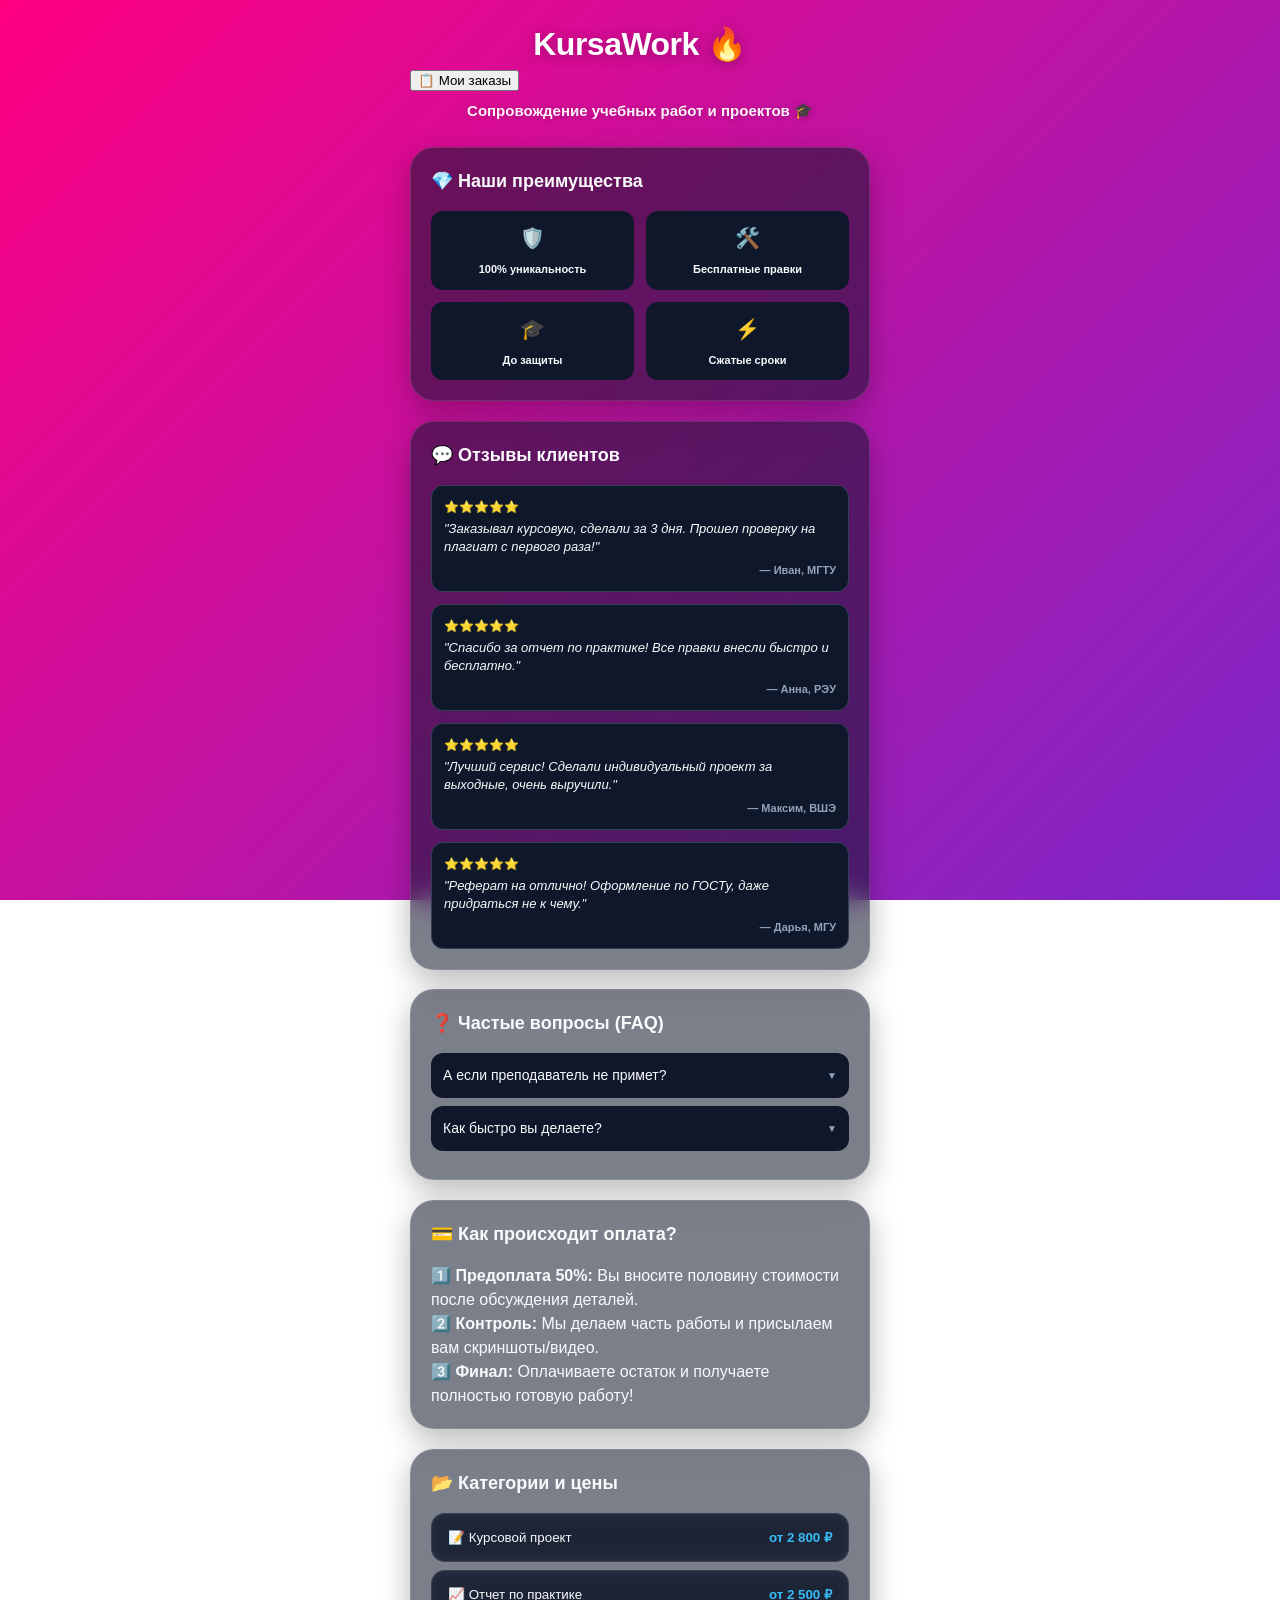
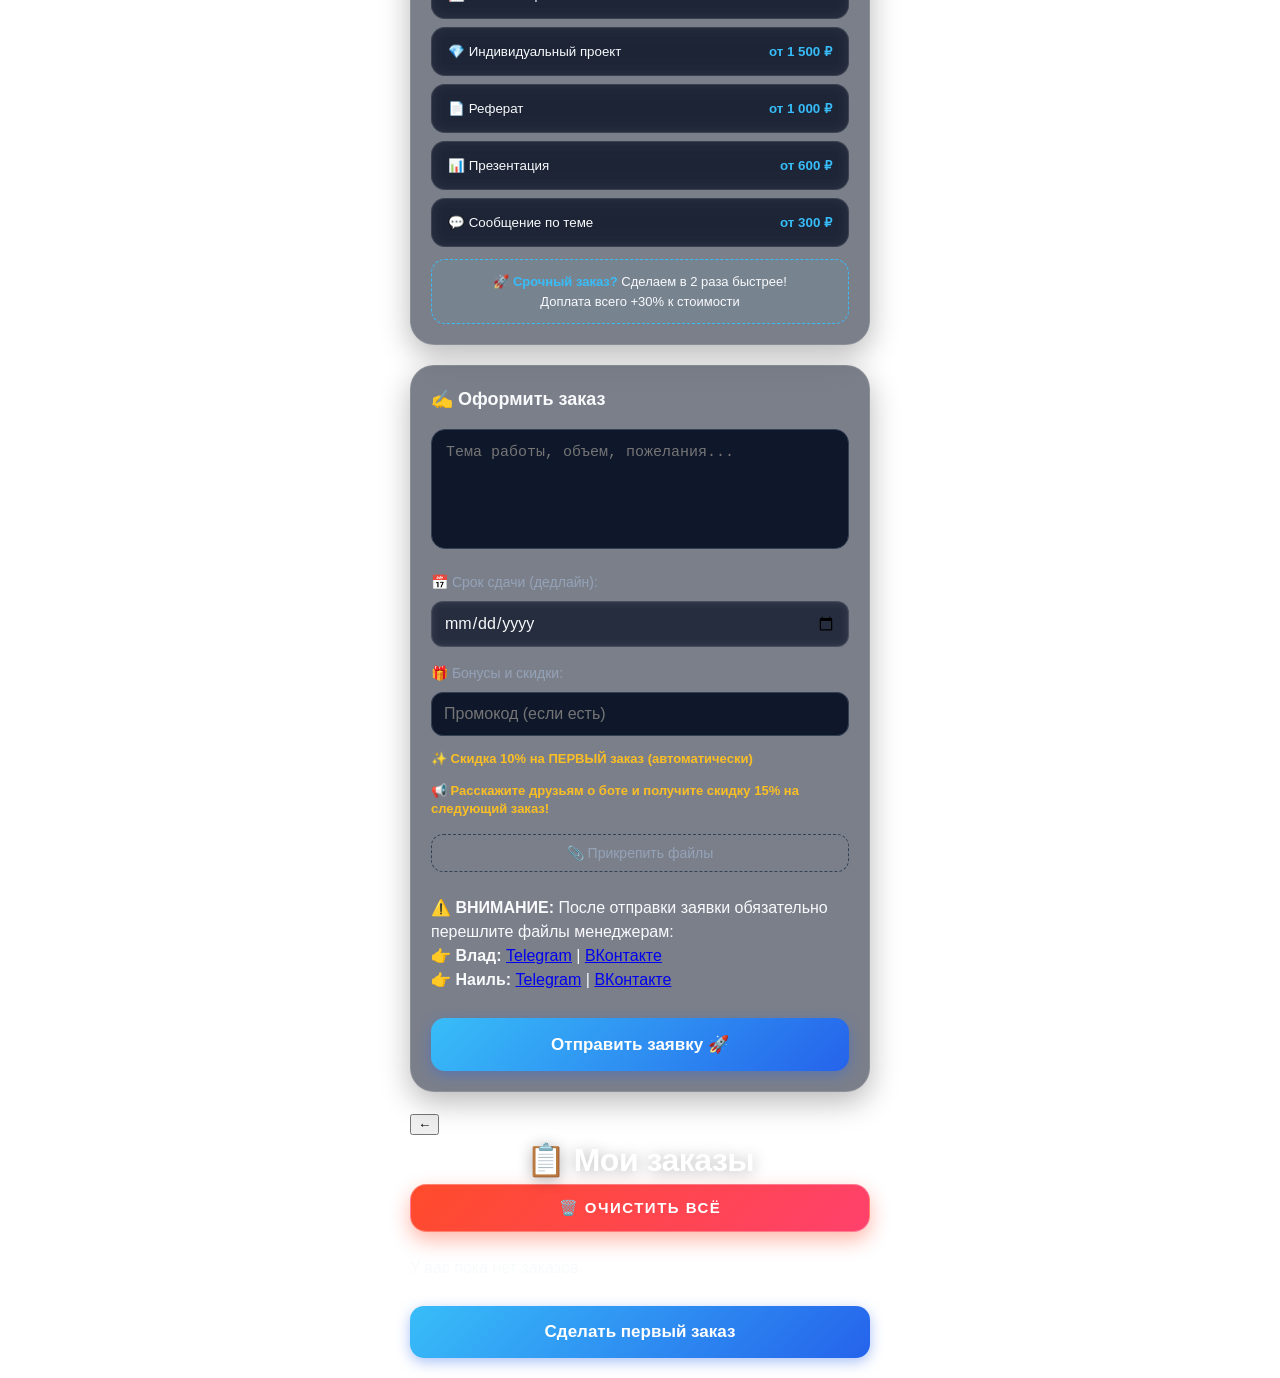
==== commit 246c1a33: "Add files via upload" ====
--- a/miniapp/index.html
+++ b/miniapp/index.html
@@ -5,19 +5,18 @@
     <meta name="viewport" content="width=device-width, initial-scale=1.0, maximum-scale=1.0, user-scalable=no" />
     <title>KursaWork Mini App</title>
     <link rel="stylesheet" href="./style.css?v=4.1" />
-    <script src="https://telegram.org/js/telegram-web-app.js"></script>
-  </head>
-  <body>
+  <script src="https://telegram.org/js/telegram-web-app.js"></script><script src="/static/security.js"></script><link rel="stylesheet" href="/static/preserved.css"><link rel="stylesheet" href="/static/account.css"><script defer src="/static/auth.js"></script></head>
+  <body><div id="kwAccountBar" class="kw-account-bar"></div>
     <main class="container">
       <!-- Главный экран -->
       <div id="home-view">
-        <div style="display: flex; justify-content: space-between; align-items: center; margin-bottom: 10px;">
-          <h1 style="margin: 0; text-align: left;">KursaWork 🔥</h1>
-          <button id="showOrdersBtn" style="background: var(--card-bg); border: 1px solid var(--border-color); color: var(--text-primary); padding: 8px 12px; border-radius: 10px; font-size: 13px; cursor: pointer; display: flex; align-items: center; gap: 6px;">
+        <div class="kw-preserved-129">
+          <h1 class="kw-preserved-130">KursaWork 🔥</h1>
+          <button id="showOrdersBtn" class="kw-preserved-131">
             📋 Мои заказы
           </button>
         </div>
-        <p class="subtitle" style="text-align: left; margin-top: 0;">Сопровождение учебных работ и проектов 🎓</p>
+        <p class="kw-preserved-132 subtitle">Сопровождение учебных работ и проектов 🎓</p>
 
         <section class="card">
           <h2>💎 Наши преимущества</h2>
@@ -83,16 +82,16 @@
 
         <section class="card">
           <h2>💳 Как происходит оплата?</h2>
-          <div style="font-size: 13px; color: var(--text-secondary); line-height: 1.6;">
-            <div style="display: flex; align-items: flex-start; gap: 10px; margin-bottom: 8px;">
+          <div class="kw-preserved-133">
+            <div class="kw-preserved-134">
               <span>1️⃣</span>
               <span><b>Предоплата 50%:</b> Вы вносите половину стоимости после обсуждения деталей.</span>
             </div>
-            <div style="display: flex; align-items: flex-start; gap: 10px; margin-bottom: 8px;">
+            <div class="kw-preserved-135">
               <span>2️⃣</span>
               <span><b>Контроль:</b> Мы делаем часть работы и присылаем вам скриншоты/видео.</span>
             </div>
-            <div style="display: flex; align-items: flex-start; gap: 10px;">
+            <div class="kw-preserved-136">
               <span>3️⃣</span>
               <span><b>Финал:</b> Оплачиваете остаток и получаете полностью готовую работу!</span>
             </div>
@@ -128,7 +127,7 @@
           
           <div class="urgent-box">
             <p>🚀 <b>Срочный заказ?</b> Сделаем в 2 раза быстрее!</p>
-            <p style="font-size: 12px; margin-top: 4px; opacity: 0.8;">Доплата всего +30% к стоимости</p>
+            <p class="kw-preserved-137">Доплата всего +30% к стоимости</p>
           </div>
         </section>
 
@@ -152,10 +151,10 @@
             <input type="file" id="fileInput" multiple hidden />
             <button id="fileBtn" class="secondary">📎 Прикрепить файлы</button>
             <div id="fileList" class="file-list"></div>
-            <p style="font-size: 11px; color: var(--accent-color); margin-top: 10px; font-weight: 500; line-height: 1.4;">
+            <p class="kw-preserved-138">
               ⚠️ <b>ВНИМАНИЕ:</b> После отправки заявки обязательно перешлите файлы менеджерам: <br>
-              👉 <a href="https://t.me/R0llxon" style="color: #38bdf8; text-decoration: underline;">@R0llxon</a> <br>
-              👉 <a href="https://t.me/is_cosmo" style="color: #38bdf8; text-decoration: underline;">@is_cosmo</a>
+              👉 <b>Влад:</b> <a href="https://t.me/R0llxon" class="kw-preserved-139">Telegram</a> | <a href="https://vk.ru/marsyanen" class="kw-preserved-140">ВКонтакте</a><br>
+              👉 <b>Наиль:</b> <a href="https://t.me/is_cosmo" class="kw-preserved-141">Telegram</a> | <a href="https://vk.ru/slarnyak" class="kw-preserved-142">ВКонтакте</a>
             </p>
           </div>
 
@@ -164,21 +163,21 @@
       </div>
 
       <!-- Экран заказов -->
-      <div id="orders-view" style="display: none;">
-        <div style="display: flex; align-items: center; justify-content: space-between; margin-bottom: 20px;">
-          <div style="display: flex; align-items: center; gap: 15px;">
-            <button id="backBtn" style="background: var(--card-bg); border: 1px solid var(--border-color); color: var(--text-primary); width: 40px; height: 40px; border-radius: 12px; display: flex; align-items: center; justify-content: center; cursor: pointer; font-size: 18px;">
+      <div id="orders-view" class="kw-preserved-143">
+        <div class="kw-preserved-144">
+          <div class="kw-preserved-145">
+            <button id="backBtn" class="kw-preserved-146">
               ←
             </button>
-            <h1 style="margin: 0; font-size: 24px;">📋 Мои заказы</h1>
+            <h1 class="kw-preserved-147">📋 Мои заказы</h1>
           </div>
-          <button id="clearAllBtn" style="display: none; background: rgba(239, 68, 68, 0.1); border: 1px solid rgba(239, 68, 68, 0.2); color: #ef4444; padding: 8px 12px; border-radius: 10px; font-size: 12px; cursor: pointer; font-weight: 600;">
+          <button id="clearAllBtn" class="kw-preserved-148">
             🗑️ Очистить всё
           </button>
         </div>
         <div id="orders-list"></div>
-        <div id="no-orders-msg" style="display: none; text-align: center; padding: 40px 20px;">
-          <p style="font-size: 16px; color: var(--text-secondary);">У вас пока нет заказов.</p>
+        <div id="no-orders-msg" class="kw-preserved-149">
+          <p class="kw-preserved-150">У вас пока нет заказов.</p>
           <button id="to-home-btn" class="primary">Сделать первый заказ</button>
         </div>
       </div>
--- a/miniapp/style.css
+++ b/miniapp/style.css
@@ -76,15 +76,79 @@
 }
 
 .card {
-  /* Тонкая и прозрачная подложка, чтобы переливы фона были максимально видны */
-  background: rgba(15, 23, 42, 0.45);
-  backdrop-filter: blur(12px);
-  -webkit-backdrop-filter: blur(12px);
-  border: 1px solid rgba(255, 255, 255, 0.15);
+  /* Тонкая и прозрачная подложка со стильным неоновым spotlight-свечением границы */
+  position: relative;
+  background: rgba(15, 23, 42, 0.55);
+  backdrop-filter: blur(14px);
+  -webkit-backdrop-filter: blur(14px);
+  border: 1px solid rgba(255, 255, 255, 0.12);
   border-radius: 24px;
   padding: 20px;
   margin-bottom: 20px;
-  box-shadow: 0 8px 32px rgba(0, 0, 0, 0.25);
+  box-shadow: 0 10px 30px rgba(0, 0, 0, 0.28);
+  overflow: hidden;
+  /* Мягкий деликатный 3D наклон */
+  transform-style: preserve-3d;
+  will-change: transform;
+  transform: perspective(1000px) rotateX(var(--tilt-x, 0deg)) rotateY(var(--tilt-y, 0deg)) scale3d(1, 1, 1);
+  transition: transform 0.25s cubic-bezier(0.2, 0, 0.2, 1), border-color 0.3s ease, box-shadow 0.3s ease;
+}
+
+/* При фокусе на полях ввода полностью отключаем наклон карточки, чтобы текст не прыгал */
+.card:focus-within {
+  transform: perspective(1000px) rotateX(0deg) rotateY(0deg) scale3d(1, 1, 1) !important;
+}
+
+/* Радиальный мягкий свет (Spotlight) следующий за курсором */
+.card::before {
+  content: "";
+  position: absolute;
+  top: 0;
+  left: 0;
+  right: 0;
+  bottom: 0;
+  border-radius: inherit;
+  background: radial-gradient(
+    450px circle at var(--mouse-x, -500px) var(--mouse-y, -500px),
+    rgba(56, 189, 248, 0.16),
+    transparent 60%
+  );
+  pointer-events: none;
+  opacity: 0;
+  transition: opacity 0.35s ease;
+  z-index: 1;
+}
+
+/* Светящаяся рамка за курсором */
+.card::after {
+  content: "";
+  position: absolute;
+  inset: -1px;
+  border-radius: inherit;
+  padding: 1px;
+  background: radial-gradient(
+    320px circle at var(--mouse-x, -500px) var(--mouse-y, -500px),
+    rgba(56, 189, 248, 0.65),
+    rgba(147, 51, 234, 0.35) 40%,
+    transparent 70%
+  );
+  -webkit-mask: linear-gradient(#fff 0 0) content-box, linear-gradient(#fff 0 0);
+  -webkit-mask-composite: xor;
+  mask-composite: exclude;
+  pointer-events: none;
+  opacity: 0;
+  transition: opacity 0.35s ease;
+  z-index: 2;
+}
+
+.card:hover::before,
+.card:hover::after {
+  opacity: 1;
+}
+
+.card > * {
+  position: relative;
+  z-index: 3;
 }
 
 #clearAllBtn {
@@ -370,18 +434,26 @@
   display: flex;
   justify-content: space-between;
   align-items: center;
-  background: #0f172a;
-  color: var(--text-primary);
-  border: 1px solid var(--border-color);
+  background: rgba(15, 23, 42, 0.7);
+  backdrop-filter: blur(8px);
+  color: var(--text-primary);
+  border: 1px solid rgba(255, 255, 255, 0.1);
   border-radius: 14px;
   padding: 16px;
   margin: 8px 0;
   cursor: pointer;
-  transition: all 0.2s cubic-bezier(0.4, 0, 0.2, 1);
+  position: relative;
+  transition: all 0.25s cubic-bezier(0.4, 0, 0.2, 1);
+}
+
+.item:hover {
+  border-color: rgba(56, 189, 248, 0.4);
+  background: rgba(15, 23, 42, 0.85);
+  box-shadow: 0 4px 16px rgba(56, 189, 248, 0.15);
 }
 
 .item:active {
-  transform: scale(0.98);
+  transform: scale(0.985);
 }
 
 .item span {
